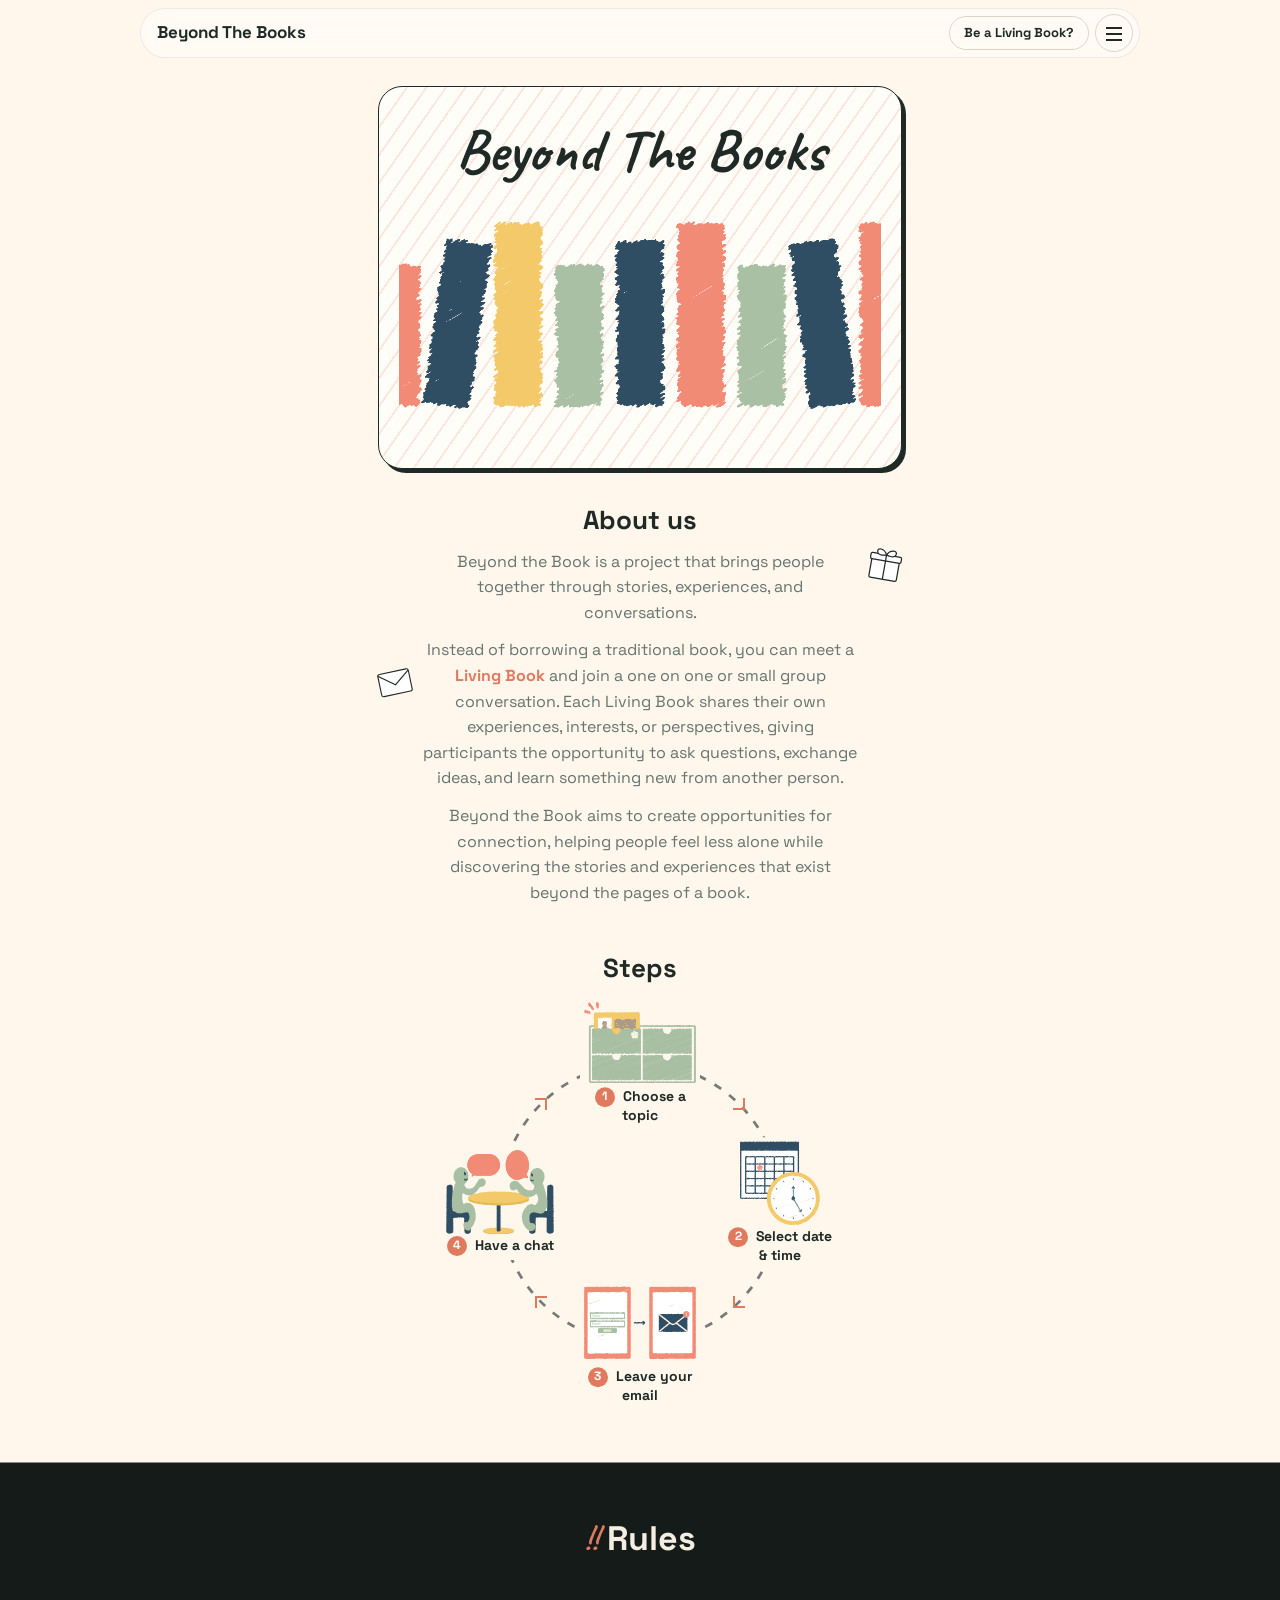
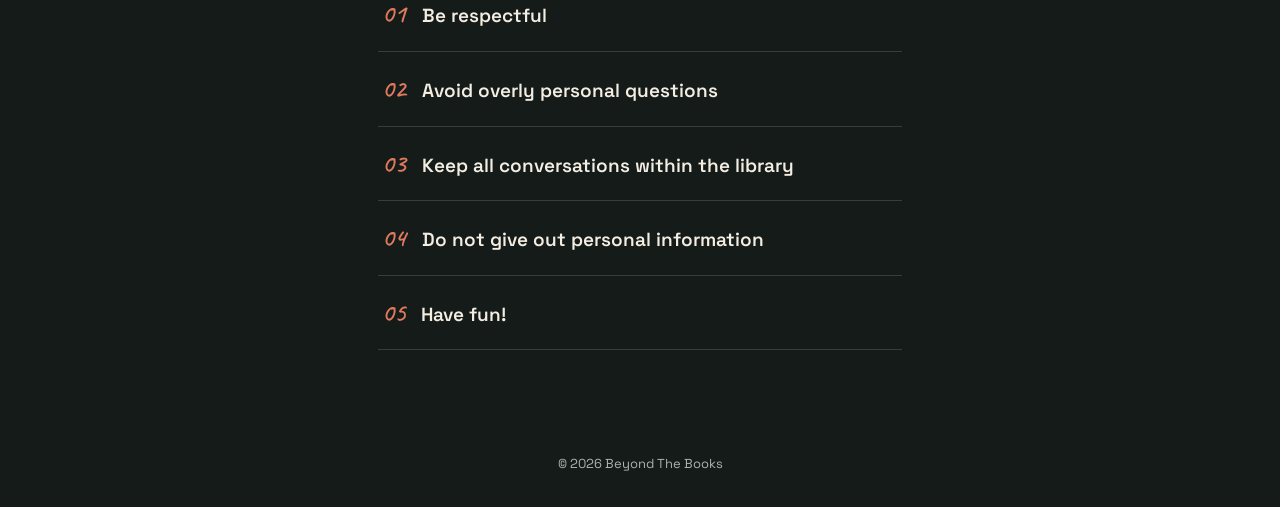
==== index.html @ 8f0f129e "." ====
<!DOCTYPE html>
<html lang="en">
  <head>
    <meta charset="UTF-8" />
    <meta name="viewport" content="width=device-width, initial-scale=1.0" />
    <title>Beyond The Books</title>
    <link href="https://fonts.googleapis.com/css2?family=Caveat:wght@500;700&family=Space+Grotesk:wght@300;400;500;600;700&display=swap" rel="stylesheet">
    <link rel="icon" href="image.jpg" type="image/jpeg">
    <link rel="stylesheet" href="style.css" />
    <script src="script.js" defer></script>
  </head>
  <body>
    <!-- Header Section -->
    <header class="site-header">
      <a class="logo" href="index.html">Beyond The Books</a>
      <div class="header-actions">
        <a class="header-cta" href="living-book.html">Be a Living Book?</a>
        <button class="menu-toggle" aria-label="Open menu" aria-expanded="false" aria-controls="main-nav"></button>
      </div>
      <nav class="navbar" id="main-nav" aria-label="Main navigation">
        <a class="active" href="index.html">Home</a>
        <a href="booking.html">Booking</a>
        <a href="index.html#faq">FAQ</a>
      </nav>
    </header>

    <main class="page">
      <!-- Hero -->
      <section class="hero">
        <h1>Beyond The Books</h1>
        <img class="hero-book" src="assets/book.gif" width="792" height="400" alt="Hand-drawn books tilting on a shelf" />
      </section>

      <!-- About -->
      <section class="about">
        <svg class="deco deco-envelope" viewBox="0 0 48 36" aria-hidden="true">
          <rect x="2" y="2" width="44" height="32" rx="3" />
          <path d="M2 4l22 17L46 4" />
        </svg>
        <svg class="deco deco-gift" viewBox="0 0 44 44" aria-hidden="true">
          <rect x="4" y="16" width="36" height="26" rx="2" />
          <rect x="2" y="10" width="40" height="8" rx="2" />
          <path d="M22 10v32M22 10c-4-8-14-8-12-2s12 2 12 2zM22 10c4-8 14-8 12-2s-12 2-12 2z" />
        </svg>
        <h2>About us</h2>
        <p>
          Beyond the Book is a project that brings people together through stories,
          experiences, and conversations.
        </p>
        <p>
          Instead of borrowing a traditional book, you can meet a <strong>Living Book</strong>
          and join a one on one or small group conversation. Each Living Book shares their own
          experiences, interests, or perspectives, giving participants the opportunity to ask
          questions, exchange ideas, and learn something new from another person.
        </p>
        <p>
          Beyond the Book aims to create opportunities for connection, helping people feel less
          alone while discovering the stories and experiences that exist beyond the pages of a book.
        </p>
      </section>

      <!-- Steps: xếp theo vòng tròn. Thêm bước mới thì thêm <li> và chỉnh --a (góc) -->
      <section class="steps">
        <h2>Steps</h2>
        <div class="step-circle">
          <svg class="step-ring" viewBox="0 0 100 100" aria-hidden="true">
            <circle cx="50" cy="50" r="35" />
          </svg>
          <span class="step-arrow" style="--a: -45deg" aria-hidden="true"></span>
          <span class="step-arrow" style="--a: 45deg" aria-hidden="true"></span>
          <span class="step-arrow" style="--a: 135deg" aria-hidden="true"></span>
          <span class="step-arrow" style="--a: 225deg" aria-hidden="true"></span>
          <ol class="step-list">
            <li class="step" style="--a: -90deg">
              <img src="assets/step-topic.svg" alt="" />
              <span><b>1</b> Choose a topic</span>
            </li>
            <li class="step" style="--a: 0deg">
              <img src="assets/step-date.svg" alt="" />
              <span><b>2</b> Select date &amp; time</span>
            </li>
            <li class="step" style="--a: 90deg">
              <img src="assets/step-email.svg" alt="" />
              <span><b>3</b> Leave your email</span>
            </li>
            <li class="step" style="--a: 180deg">
              <img src="assets/step-chat.svg" alt="" />
              <span><b>4</b> Have a chat</span>
            </li>
          </ol>
        </div>
      </section>

      <!-- Rules: dải nền tối -->
      <section class="rules" id="rules">
        <h2><span class="bang">!!</span> Rules</h2>
        <ol class="rule-list">
          <li>Be respectful</li>
          <li>Avoid overly personal questions</li>
          <li>Keep all conversations within the library</li>
          <li>Do not give out personal information</li>
          <li>Have fun!</li>
        </ol>
      </section>
    </main>

    <footer class="site-footer">© 2026 Beyond The Books</footer>
  </body>
</html>
---- style.css ----
:root {
  --surface-soft: #f6f8f6;
  --text: #1f2a27;
  --muted: #66736f;
  --line: rgba(31, 42, 39, 0.14);
  --shadow: 0 24px 70px rgba(31, 42, 39, 0.14);
  --bg: #fff7ec;
  --paper: #fffdf8;
  --accent: #e07a5f;
  --sage: #c9dcc9;
  --pop: 4px 4px 0 var(--text);
  --hand: "Caveat", "Comic Sans MS", cursive;
}
.container { width: 1000px; margin: auto; }

@media (max-width: 600px) {
  .container { width: 100%; padding: 0 16px; }
}

*,
*::before,
*::after {
  box-sizing: border-box;
}

[hidden] {
  display: none !important;
}

body,
h1,
h2,
h3,
p,
ul,
ol {
  margin: 0;
  padding: 0;
}

h1 {
  font-size: clamp(45px, 7vw, 50px);
  line-height: 0.95;
  letter-spacing: 0;
}

body {
  background: var(--bg);
  min-height: 100vh;
  color: var(--text);
  font-family: "Space Grotesk", Arial, sans-serif;
  line-height: 1.6;
  display: flex;
  flex-direction: column;
  align-items: center;
  justify-content: flex-start;
  overflow-x: clip;
}

button,
input,
textarea {
  font: inherit;
  color: inherit;
}

button {
  border: 0;
}

a {
  color: inherit;
}

/* Add additional styles as needed */
/* ===== Header ===== */
.site-header {
  position: sticky;
  top: 8px;
  margin-top: 8px;
  z-index: 20;
  width: 92%;
  max-width: 1000px;
  display: flex;
  align-items: center;
  justify-content: space-between;   /* logo trái, nút phải */
  padding: 5px 6px 5px 16px;
  /* ở trên cùng: trắng xám mờ */
  background: rgba(255, 255, 255, 0.45);
  border: 1.4px solid rgba(31, 42, 39, 0.08);
  backdrop-filter: blur(14px);
  -webkit-backdrop-filter: blur(14px);
  border-radius: 999px;
  box-shadow: none;
  transition: background-color 0.3s ease, border-color 0.3s ease, box-shadow 0.3s ease;
}

/* cuộn xuống đè lên nội dung: nền trắng */
/* nút và menu: ở trên cùng chỉ có viền, cuộn xuống mới tô trắng */
.site-header.scrolled .header-cta,
.site-header.scrolled .menu-toggle {
  background-color: #fff;
}

.site-header.scrolled {
  background: #fff;
  border-color: var(--line);
  box-shadow: 0 12px 30px rgba(31, 42, 39, 0.15);
}

.logo {
  text-decoration: none;
  font-size: 17px;
  font-weight: 800;
}

.header-actions {
  display: flex;
  align-items: center;
  gap: 6px;
}

.header-cta {
  white-space: nowrap;
  text-decoration: none;
  font-size: 13px;
  font-weight: 700;
  padding: 6px 14px;
  border: 1.5px solid #ddd5c8;
  border-radius: 999px;
  background: transparent;
  transition: background-color 0.3s ease;
}

/* ===== Nút 3 gạch ===== */
.menu-toggle {
  -webkit-appearance: none;
  appearance: none;
  flex-shrink: 0;
  width: 38px;
  height: 38px;
  padding: 0;
  border: 1.5px solid #ddd5c8;
  border-radius: 50%;
  cursor: pointer;
  background-color: transparent;
  transition: background-color 0.3s ease;
  background-image:
    linear-gradient(#1f2a27, #1f2a27),
    linear-gradient(#1f2a27, #1f2a27),
    linear-gradient(#1f2a27, #1f2a27);
  background-repeat: no-repeat;
  background-size: 16px 2px;
  background-position: center 12px, center 18px, center 24px;
}

/* Khi mở: ẩn 3 gạch, hiện dấu X */
.menu-toggle[aria-expanded="true"] {
  background-image:
    linear-gradient(45deg, transparent 46%, #1f2a27 46%, #1f2a27 54%, transparent 54%),
    linear-gradient(-45deg, transparent 46%, #1f2a27 46%, #1f2a27 54%, transparent 54%);
  background-size: 16px 16px, 16px 16px;
  background-position: center, center;
}

/* ===== Menu xổ xuống (hàng dọc) ===== */
.navbar {
  display: none;
  position: absolute;
  top: calc(100% + 8px);
  right: 0;
  min-width: 180px;
  flex-direction: column;
  gap: 2px;
  padding: 6px;
  border: 1px solid rgba(31, 42, 39, 0.1);
  border-radius: 20px;
  background: #f6f8f6;
}

.navbar.open {
  display: flex;
}

.navbar a {
  text-decoration: none;
  font-size: 14px;
  font-weight: 700;
  color: var(--muted);
  padding: 10px 14px;
  border-radius: 14px;
  transition: color 0.2s ease, background-color 0.2s ease;
}

.navbar a:hover,
.navbar a.active {
  color: var(--text);
  background: #ffffff;
}

/* ===== Điện thoại ===== */
@media (max-width: 600px) {
  .site-header {
    width: 90%;
  }

  .logo {
    font-size: 15px;
  }

  .header-cta {
    font-size: 12px;
    padding: 6px 10px;
  }
}

/* ===== Layout chung ===== */
.page {
  width: 100%;
  max-width: 560px;
  padding: 28px 18px 56px;
  display: flex;
  flex-direction: column;
  gap: 36px;
}

h2 {
  font-size: 26px;
  line-height: 1.2;
}

.page-title {
  font-family: var(--hand);
  font-weight: 700;
  font-size: 54px;
  text-align: center;
  line-height: 1;
}

.page-sub {
  margin-top: -24px;
  text-align: center;
  color: var(--muted);
}

.hand {
  font-family: var(--hand);
  font-size: 24px;
  color: var(--accent);
}

.btn {
  display: inline-block;
  text-align: center;
  text-decoration: none;
  font-weight: 700;
  padding: 12px 28px;
  border: 1.5px solid var(--text);
  border-radius: 999px;
  background: var(--accent);
  color: #fff;
  box-shadow: var(--pop);
  cursor: pointer;
  transition: transform 0.15s ease, box-shadow 0.15s ease;
}

.btn:hover {
  transform: translate(-1px, -1px);
  box-shadow: 5px 5px 0 var(--text);
}

.btn:active {
  transform: translate(3px, 3px);
  box-shadow: 1px 1px 0 var(--text);
}

.btn:disabled {
  background: #e4ddd2;
  color: var(--muted);
  box-shadow: none;
  transform: none;
  cursor: not-allowed;
}

.btn-block {
  width: 100%;
}

.card {
  background: var(--paper);
  border: 1.5px solid var(--text);
  border-radius: 18px;
  padding: 18px;
  box-shadow: var(--pop);
}

.tag {
  display: inline-block;
  font-size: 12px;
  font-weight: 700;
  text-transform: uppercase;
  letter-spacing: 0.08em;
  padding: 2px 10px;
  border: 1.2px solid var(--text);
  border-radius: 999px;
  background: var(--topic-color, var(--sage));
}

.avatar {
  display: grid;
  place-items: center;
  aspect-ratio: 1;
  border: 1.5px solid var(--text);
  border-radius: 14px;
  background: var(--topic-color, var(--sage));
  overflow: hidden;
}

.avatar svg {
  width: 80%;
  margin-top: 20%;
  fill: #fff;
  stroke: var(--text);
  stroke-width: 2;
}

.site-footer {
  padding: 24px 16px 32px;
  font-size: 13px;
  color: var(--muted);
}

/* ===== Home ===== */
.hero {
  position: relative;
  text-align: center;
  padding: 36px 20px 32px;
  border: 1.5px solid var(--text);
  border-radius: 24px;
  box-shadow: var(--pop);
  background:
    repeating-linear-gradient(-55deg, transparent 0 14px, rgba(224, 122, 95, 0.16) 14px 16px),
    var(--paper);
  display: flex;
  flex-direction: column;
  align-items: center;
  gap: 12px;
}

.hero h1 {
  font-family: var(--hand);
  font-size: clamp(40px, 11vw, 60px);
  line-height: 0.9;
}

.hero-book {
  width: 100%;
  height: auto;
  margin-top: 4px;
}

.about {
  position: relative;
  text-align: center;
  padding: 0 44px;
}

.about h2 {
  margin-bottom: 12px;
}

.about p {
  color: var(--muted);
  margin-bottom: 12px;
}

.about strong {
  color: var(--accent);
}

.about .btn {
  margin-top: 8px;
}

.deco {
  position: absolute;
  width: 34px;
  fill: #fff;
  stroke: var(--text);
  stroke-width: 1.6;
  stroke-linejoin: round;
  animation: bob 3s ease-in-out infinite;
}

.deco-envelope {
  left: 0;
  top: 40%;
  rotate: -12deg;
}

.deco-gift {
  right: 0;
  top: 10%;
  rotate: 10deg;
  animation-delay: -1.5s;
}

@keyframes bob {
  50% { translate: 0 -8px; }
}

.steps h2,
.rules h2 {
  text-align: center;
  margin-bottom: 18px;
}

/* Các bước xếp quanh vòng tròn — vị trí tính từ góc --a */
.step-circle {
  --r: 35%;
  position: relative;
  width: min(100%, 400px);
  aspect-ratio: 1;
  margin: 0 auto;
}

.step-ring {
  position: absolute;
  inset: 0;
  fill: none;
  stroke: var(--text);
  stroke-width: 0.7;
  stroke-dasharray: 2 2.5;
  opacity: 0.6;
  animation: spin 60s linear infinite;
}

.step-list {
  list-style: none;
  position: absolute;
  inset: 0;
}

.step,
.step-arrow {
  position: absolute;
  left: calc(50% + cos(var(--a)) * var(--r));
  top: calc(50% + sin(var(--a)) * var(--r));
  translate: -50% -50%;
}

.step {
  width: 30%;
  display: flex;
  flex-direction: column;
  align-items: center;
  gap: 2px;
  padding: 4px;
  border-radius: 16px;
  background: var(--bg);
  text-align: center;
  font-size: 14px;
  font-weight: 700;
  line-height: 1.25;
}

.step img {
  width: 100%;
  aspect-ratio: 4 / 3;
  object-fit: contain;
  transition: transform 0.25s ease;
}

.step img {
  animation: float 3.2s ease-in-out infinite;
}

.step:nth-child(2) img { animation-delay: -0.8s; }
.step:nth-child(3) img { animation-delay: -1.6s; }
.step:nth-child(4) img { animation-delay: -2.4s; }

@keyframes float {
  0%, 100% { translate: 0 0; }
  50% { translate: 0 -10px; }
}

.step:hover img {
  transform: rotate(-3deg) scale(1.05);
}

.step b {
  display: inline-grid;
  place-items: center;
  width: 20px;
  height: 20px;
  margin-right: 4px;
  border-radius: 50%;
  background: var(--accent);
  color: #fff;
  font-size: 12px;
}

/* mũi tên chỉ chiều kim đồng hồ */
.step-arrow {
  width: 12px;
  height: 12px;
  border-top: 2.5px solid var(--accent);
  border-right: 2.5px solid var(--accent);
  rotate: calc(var(--a) + 135deg);
}

.bang {
  color: var(--accent);
  font-family: var(--hand);
}

/* ===== Rules (chỉ dải Rules + footer chuyển tối khi cuộn tới) ===== */
/* Dải Rules luôn tối, tràn hết chiều ngang và kéo xuống tới footer */
.rules {
  --band: #141b19;
  --text: #f3ede2;
  --muted: #a9b4ae;
  --line: rgba(243, 237, 226, 0.16);
  margin-top: 24px;
  padding-block: 56px 24px;
  scroll-margin-top: 80px;
  color: var(--text);
  background: var(--band);
  box-shadow: 0 0 0 100vmax var(--band);
  clip-path: inset(0 -100vmax -100vmax);
}

body:has(.rules) .site-footer {
  position: relative;
  color: #a9b4ae;
}

.rules h2 {
  font-size: 34px;
}

.rule-list {
  list-style: none;
  counter-reset: rule;
}

.rule-list li {
  counter-increment: rule;
  display: flex;
  align-items: baseline;
  gap: 16px;
  padding: 16px 4px;
  border-bottom: 1px solid var(--line);
  font-size: 19px;
  font-weight: 600;
}

.rule-list li::before {
  content: "0" counter(rule);
  font-family: var(--hand);
  font-size: 26px;
  color: var(--accent);
}

/* ===== Booking: bìa topic + chồng card ===== */
.topic-list {
  display: flex;
  flex-direction: column;
  gap: 46px; /* chừa chỗ cho hoa, ong, bướm giữa các bìa */
  padding-bottom: 40px;
}

.topic {
  scroll-margin-top: 80px;
}

/* bìa (túi đựng card) */
.cover {
  position: relative;
  z-index: 5;
  width: 100%;
  min-height: 140px;
  display: flex;
  flex-direction: column;
  align-items: center;
  justify-content: center;
  gap: 2px;
  border: 1.5px solid var(--text);
  border-radius: 6px 6px 20px 20px;
  background: var(--topic-color);
  color: var(--topic-ink);
  box-shadow: var(--pop);
  cursor: pointer;
  transition: margin-top 0.4s ease, min-height 0.4s ease, transform 0.2s ease;
}

/* vết khuyết ở mép trên bìa cho giống túi hồ sơ */
.cover::before {
  content: "";
  position: absolute;
  top: -1.5px;
  left: 50%;
  width: 56px;
  height: 18px;
  translate: -50% 0;
  border: 1.5px solid var(--text);
  border-top: 0;
  border-radius: 0 0 28px 28px;
  background: var(--bg);
}

/* khi mở, vết khuyết lộ ra card trắng bên trong */
.topic.open .cover::before {
  background: #fff;
}

.cover:hover {
  transform: translateY(-2px);
}

.cover-title {
  font-family: var(--hand);
  font-size: 52px;
  font-weight: 700;
  line-height: 1;
}

.cover-count,
.cover-hint {
  font-size: 13px;
  opacity: 0.75;
}

.cover-hint,
.topic.open .cover-count {
  display: none;
}

.topic.open .cover-hint {
  display: block;
}

/* các ngăn card bên trong bìa: đóng/mở bằng grid rows */
.topic {
  --card-h: 200px;
  --edge: 30px; /* phần mép card lộ ra trên miệng bìa — đủ dày để chạm trên điện thoại */
  --lift: calc(var(--card-h) - var(--edge) - 16px); /* card trồi lên bao nhiêu */
  position: relative;
}

.topic.open {
  z-index: 10; /* card trồi lên được đè lên topic phía trên */
}

.deck-wrap {
  display: grid;
  grid-template-rows: 0fr;
  transition: grid-template-rows 0.4s ease;
}

.topic.open .deck-wrap {
  grid-template-rows: 1fr;
}

.deck-inner {
  overflow: hidden;
}

.topic.open .deck-inner {
  overflow: visible;
}

.deck {
  display: flex;
  flex-direction: column;
  padding: 10px 12px 0;
}

/* bìa che gần hết card, chỉ chừa mép trên của từng ngăn */
.topic.open .cover {
  margin-top: calc(var(--edge) - var(--card-h));
  min-height: calc(var(--card-h) - var(--edge)); /* bìa đủ cao để đựng trọn card */
}

.book-card {
  position: relative;
  height: var(--card-h);
  display: flex;
  gap: 14px;
  padding: 40px 16px 16px;
  text-decoration: none;
  background: #fff;
  border: 1.5px solid var(--text);
  border-radius: 10px 10px 0 0;
  box-shadow: 0 -3px 8px rgba(31, 42, 39, 0.08);
  transform: translateY(60px);
  transition: transform 0.4s ease;
}

.book-card + .book-card {
  margin-top: calc(var(--edge) - var(--card-h));
}

.topic.open .book-card {
  transform: none;
  transition-delay: calc(var(--i) * 0.06s + 0.15s);
}

/* chạm vào ngăn nào thì card đó trồi lên khỏi bìa */
.topic.open .book-card.lifted {
  transform: translateY(calc(var(--lift) * -1));
  transition-delay: 0s;
}

/* chừa chỗ phía trên để card trồi lên không đè lên topic khác */
.deck {
  transition: padding-top 0.4s ease;
}

.topic.has-lifted .deck {
  padding-top: calc(var(--lift) + 10px);
}

.book-card {
  cursor: pointer;
  -webkit-tap-highlight-color: transparent;
}

.book-card .avatar {
  width: 80px;
  height: 96px;
  aspect-ratio: auto;
  flex-shrink: 0;
}

.card-text {
  display: flex;
  flex-direction: column;
  gap: 2px;
  min-width: 0;
}

.card-label {
  font-family: var(--hand);
  font-size: 26px;
  line-height: 1;
}

.person-name {
  font-weight: 700;
}

.person-role {
  font-size: 13px;
  color: var(--accent);
  font-weight: 600;
}

.person-bio {
  font-size: 13px;
  line-height: 1.4;
  color: var(--muted);
}

.person-go {
  margin-top: 4px;
  font-weight: 700;
  font-size: 13px;
}

/* ===== Booking chi tiết ===== */
.info-card {
  position: relative;
  display: grid;
  grid-template-columns: 110px 1fr;
  gap: 16px;
  align-items: start;
  padding: 16px;
  background: var(--paper);
  border: 1.5px solid var(--text);
  border-radius: 18px;
  box-shadow: var(--pop);
}

.info-card h2 {
  margin-top: 6px;
  font-size: 22px;
}

.info-card p:last-child {
  font-size: 14px;
  color: var(--muted);
  margin-top: 4px;
}

.info-vine {
  position: absolute;
  top: -16px;
  right: -12px;
  width: 190px;
  height: auto;
  pointer-events: none;
}

.vine-line {
  fill: none;
  stroke: #5b7b63;
  stroke-width: 2;
  stroke-linecap: round;
  stroke-dasharray: 400;
  stroke-dashoffset: 400;
  animation: grow 1.6s ease-out forwards;
}

@keyframes spin {
  to { rotate: 360deg; }
}

.cal-head {
  display: flex;
  align-items: center;
  justify-content: space-between;
  margin-bottom: 12px;
}

.cal-head h2 {
  font-size: 20px;
}

.cal-nav button {
  width: 34px;
  height: 34px;
  border-radius: 50%;
  background: transparent;
  font-size: 22px;
  line-height: 1;
  cursor: pointer;
}

.cal-nav button:hover:not(:disabled) {
  background: var(--sage);
}

.cal-nav button:disabled {
  opacity: 0.25;
  cursor: default;
}

.cal-grid {
  display: grid;
  grid-template-columns: repeat(7, 1fr);
  gap: 4px;
  text-align: center;
}

.cal-weekdays {
  font-size: 12px;
  font-weight: 700;
  color: var(--muted);
  margin-bottom: 4px;
}

.day {
  position: relative;
  aspect-ratio: 1;
  border-radius: 50%;
  background: transparent;
  font-weight: 600;
  cursor: pointer;
}

.day:hover:not(:disabled):not(.selected) {
  background: rgba(168, 191, 163, 0.35);
}

/* chấm nhỏ đánh dấu hôm nay */
.day.today::after {
  content: "";
  position: absolute;
  left: 50%;
  bottom: 14%;
  width: 5px;
  height: 5px;
  translate: -50% 0;
  border-radius: 50%;
  background: #f28b75;
}

.day:disabled {
  color: #c4bdb3;
  font-weight: 400;
  cursor: default;
}

.day.selected {
  color: #f28b75;
  font-weight: 800;
}

.day.selected.today::after {
  display: none;
}

/* vòng tròn vẽ tay */
.scribble {
  position: absolute;
  inset: -4px;
  width: calc(100% + 8px);
  height: calc(100% + 8px);
  fill: none;
  stroke: #f28b75;
  stroke-width: 3;
  stroke-linecap: round;
  stroke-dasharray: 180;
  stroke-dashoffset: 180;
  animation: draw 0.45s ease-out forwards;
  pointer-events: none;
}

@keyframes draw {
  to { stroke-dashoffset: 0; }
}

.times h2 {
  font-size: 20px;
  text-align: center;
  margin-bottom: 12px;
}

.hint {
  text-align: center;
  color: var(--muted);
  font-size: 14px;
}

.time-grid {
  display: grid;
  grid-template-columns: repeat(3, 1fr);
  gap: 10px;
}

.slot {
  padding: 10px;
  font-weight: 700;
  border: 1.5px solid var(--text);
  border-radius: 12px;
  background: #fff;
  cursor: pointer;
  transition: background-color 0.2s ease, color 0.2s ease, transform 0.15s ease;
}

.slot:hover:not(:disabled) {
  background: var(--sage);
}

.slot:disabled {
  opacity: 0.35;
  cursor: default;
  background: transparent;
}

/* giờ đã có người đặt */
.slot.booked {
  text-decoration: line-through;
}

.slot small {
  display: block;
  font-size: 10px;
  font-weight: 600;
  text-decoration: none;
}

/* đổi màu khi bấm */
.slot:disabled {
  opacity: 0.35;
  cursor: default;
  background: transparent;
}

/* giờ đã có người đặt */
.slot.booked {
  text-decoration: line-through;
}

.slot small {
  display: block;
  font-size: 10px;
  font-weight: 600;
  text-decoration: none;
}

/* đổi màu khi bấm */
.slot.selected {
  background: #304e63;
  border-color: #304e63;
  color: #fff7ec;
  transform: rotate(-1.5deg);
}

/* ===== Contact ===== */
.contact-frame {
  position: relative;
  padding: 28px 34px 34px 22px;
  background: var(--paper);
  border: 1.5px solid var(--text);
  border-radius: 20px;
  box-shadow: var(--pop);
}

.contact-frame .page-title {
  font-size: 46px;
  margin-bottom: 14px;
}

/* Dây leo option 2 (trang Contact / Living Book) */
.vine2 {
  position: absolute;
  inset: -14px;
  pointer-events: none;
}

.v2-line {
  position: absolute;
  fill: none;
  stroke: #5b7b63;
  stroke-width: 2;
  stroke-linecap: round;
}

.v2-line path {
  vector-effect: non-scaling-stroke;
  stroke-dasharray: 2000;
  stroke-dashoffset: 2000;
  animation: grow 2s ease-out forwards;
}

.v2-top {
  top: 0;
  right: 24px;
  width: 48%;
  height: 24px;
}

.v2-right {
  top: 14px;
  right: 0;
  width: 28px;
  height: calc(100% - 28px);
}

.v2-bottom {
  bottom: 0;
  right: 24px;
  width: 62%;
  height: 24px;
}

.v2-top path { animation-delay: 0.2s; }
.v2-right path { animation-delay: 0.7s; animation-duration: 2.4s; }
.v2-bottom path { animation-delay: 1.6s; }

@keyframes grow {
  to { stroke-dashoffset: 0; }
}

.v2-curl,
.v2-leaf,
.v2-flower {
  position: absolute;
  opacity: 0;
  animation: pop-in 0.45s ease-out forwards;
  animation-delay: var(--d, 1s);
}

.v2-curl {
  width: 18px;
  height: 18px;
  fill: none;
  stroke: #5b7b63;
  stroke-width: 1.6;
  stroke-linecap: round;
}

.v2-leaf {
  width: 14px;
  height: auto;
}

.v2-flower {
  width: 28px;
  height: 28px;
}

.v2-flower.big {
  width: 40px;
  height: 40px;
}

@keyframes pop-in {
  from { opacity: 0; transform: scale(0.2) rotate(-90deg); }
  to { opacity: 1; transform: none; }
}

.butterfly {
  position: absolute;
  top: -22px;
  left: 26px;
  width: 40px;
  z-index: 2;
  animation: fly-in 3s ease-in-out forwards;
}

.wing {
  fill: #f3e1a6;
  stroke: var(--text);
  stroke-width: 1.1;
  transform-origin: 20px 16px;
  animation: flap 0.25s ease-in-out infinite alternate;
}

.wing-r {
  fill: #f6c9b6;
}

@keyframes flap {
  to { transform: scaleX(0.3); }
}

@keyframes fly-in {
  0% { transform: translate(-70vw, 40vh) rotate(20deg); }
  35% { transform: translate(-40vw, -10vh) rotate(-10deg); }
  70% { transform: translate(-10vw, 10vh) rotate(15deg); }
  100% { transform: none; }
}

.summary {
  display: flex;
  flex-wrap: wrap;
  align-items: center;
  justify-content: center;
  gap: 8px;
  padding: 10px 14px;
  margin-bottom: 20px;
  border: 1.5px dashed var(--text);
  border-radius: 12px;
  font-size: 14px;
  text-align: center;
}

#contact-form {
  display: flex;
  flex-direction: column;
  gap: 16px;
}

.field {
  display: flex;
  flex-direction: column;
  gap: 6px;
  border: 0;
  margin: 0;
  padding: 0;
  min-width: 0;
}

.field > span,
.field legend {
  font-weight: 700;
  font-size: 15px;
  padding: 0;
}

.field input,
.field textarea {
  width: 100%;
  padding: 10px 12px;
  border: 1.5px solid var(--text);
  border-radius: 10px;
  background: #fff;
  resize: vertical;
}

.field input:focus,
.field textarea:focus {
  outline: 3px solid var(--sage);
  outline-offset: 1px;
}

.radio-row {
  display: flex;
  flex-wrap: wrap;
  gap: 8px 18px;
}

.radio-row label {
  display: flex;
  align-items: center;
  gap: 6px;
  cursor: pointer;
}

.radio-row input {
  width: auto;
  accent-color: var(--accent);
}

.mini-rules {
  padding-left: 18px;
  font-size: 14px;
  color: var(--muted);
}

/* checkbox vẽ tay */
.agree {
  position: relative;
  display: flex;
  align-items: center;
  gap: 10px;
  font-weight: 700;
  cursor: pointer;
}

.agree input {
  position: absolute;
  opacity: 0;
  width: 26px;
  height: 26px;
  margin: 0;
}

.checkmark {
  width: 26px;
  height: 26px;
  border: 1.5px solid var(--text);
  border-radius: 6px;
  background: #fff;
}

.checkmark svg {
  width: 30px;
  height: 30px;
  margin: -6px 0 0 0;
  fill: none;
  stroke: var(--accent);
  stroke-width: 3;
  stroke-linecap: round;
  stroke-linejoin: round;
  stroke-dasharray: 40;
  stroke-dashoffset: 40;
  transition: stroke-dashoffset 0.3s ease;
}

.agree input:checked + .checkmark svg {
  stroke-dashoffset: 0;
}

.agree input:focus-visible + .checkmark {
  outline: 3px solid var(--sage);
  outline-offset: 2px;
}

.thanks {
  text-align: center;
  display: flex;
  flex-direction: column;
  align-items: center;
  gap: 12px;
  padding: 20px 0;
}

@media (prefers-reduced-motion: reduce) {
  *,
  *::before,
  *::after {
    animation-duration: 0.01ms !important;
    animation-iteration-count: 1 !important;
    transition-duration: 0.01ms !important;
  }
}

/* ===== Be a Living Book: các khung câu hỏi xếp dọc ===== */
.q-list {
  position: relative;
  display: flex;
  flex-direction: column;
  gap: 40px;
  padding-bottom: 40px;
}

.q-card {
  position: relative;
  display: flex;
  flex-direction: column;
  gap: 10px;
  padding: 18px 18px 20px;
  background: var(--paper);
  border: 1.5px solid var(--text);
  border-radius: 16px 8px 18px 10px; /* bo góc lệch cho giống vẽ tay */
  box-shadow: var(--pop);
  opacity: 0;
  translate: 0 24px;
  transition: opacity 0.5s ease, translate 0.5s ease;
}

.q-card:nth-child(odd) { rotate: -0.6deg; }
.q-card:nth-child(even) { rotate: 0.5deg; }

.q-card.shown {
  opacity: 1;
  translate: 0 0;
}

.q-card label {
  font-weight: 700;
  line-height: 1.35;
}

.q-num {
  display: block;
  font-family: var(--hand);
  font-size: 24px;
  color: #f28b75;
  line-height: 1;
  margin-bottom: 4px;
}

.q-card textarea {
  width: 100%;
  padding: 10px 12px;
  border: 1.5px solid var(--text);
  border-radius: 10px;
  background: #fff;
  font: inherit;
  resize: vertical;
}

.q-card textarea:focus {
  outline: 3px solid #a8bfa3;
  outline-offset: 1px;
}

.q-submit {
  align-self: center;
  min-width: 180px;
  margin-top: 8px;
}

/* trang trí: hoa, ong, bướm */
.q-deco {
  position: absolute;
  z-index: 2;
  pointer-events: none;
  animation: bob 3.2s ease-in-out infinite;
}

/* bó hoa nằm sau khung câu hỏi, ló ra ở góc dưới */
.q-card {
  z-index: 1;
}

.q-anchor {
  position: relative;
  height: 0;
  margin-top: -40px; /* bù lại khoảng gap của danh sách */
  z-index: 0;
  pointer-events: none;
}

.q-bee {
  left: -22px;
  bottom: -34px;
  width: 64px;
  animation-delay: -1s;
}

.q-butterfly {
  right: -12px;
  top: -28px;
  width: 54px;
  animation-delay: -2s;
}

.form-error {
  padding: 10px 14px;
  border: 1.5px solid #f28b75;
  border-radius: 10px;
  background: rgba(242, 139, 117, 0.12);
  font-size: 14px;
  font-weight: 600;
}

/* ===== Booking: trang trí hoa lá (của nhóm), ong, bướm ===== */
.booking-title {
  position: relative;
}

.b-deco {
  position: absolute;
  z-index: 6;
  pointer-events: none;
}

.b-title-fly {
  top: -6px;
  right: 18%;
  width: 40px;
  rotate: 16deg;
  animation: bob 3.2s ease-in-out infinite;
}

/* bó hoa nằm sau bìa (z-index thấp hơn bìa), chỉ ló ra ở góc dưới */
.bouquet {
  position: absolute;
  bottom: -26px;
  width: 110px;
  height: 100px;
  z-index: 1;
  pointer-events: none;
}

.bouquet.left { left: -10px; }
.bouquet.right { right: -10px; scale: -1 1; }

.bouquet img {
  position: absolute;
}

.bq-leaf.l1 {
  width: 30px;
  left: 2px;
  bottom: 30px;
  rotate: -28deg;
}

.bq-leaf.l2 {
  width: 28px;
  left: 66px;
  bottom: -22px;
  rotate: 62deg;
}

.bq-flower.big {
  width: 58px;
  left: -2px;
  bottom: -6px;
  animation: sway 5s ease-in-out infinite;
}

.bq-flower.small {
  width: 34px;
  left: 44px;
  bottom: -10px;
  animation: sway 5s ease-in-out infinite reverse;
}

@keyframes sway {
  50% { rotate: 8deg; }
}

/* ong, bướm bay ở khoảng trống giữa các bìa */
.flyer {
  position: absolute;
  top: calc(100% + 2px);
  z-index: 6;
  pointer-events: none;
  animation: bob 3s ease-in-out infinite;
}

.flyer.bee { width: 40px; }
.flyer.fly { width: 34px; animation-delay: -1.2s; }
.flyer.left { left: 26%; }
.flyer.right { right: 26%; }
.flyer.bee.left { scale: -1 1; }
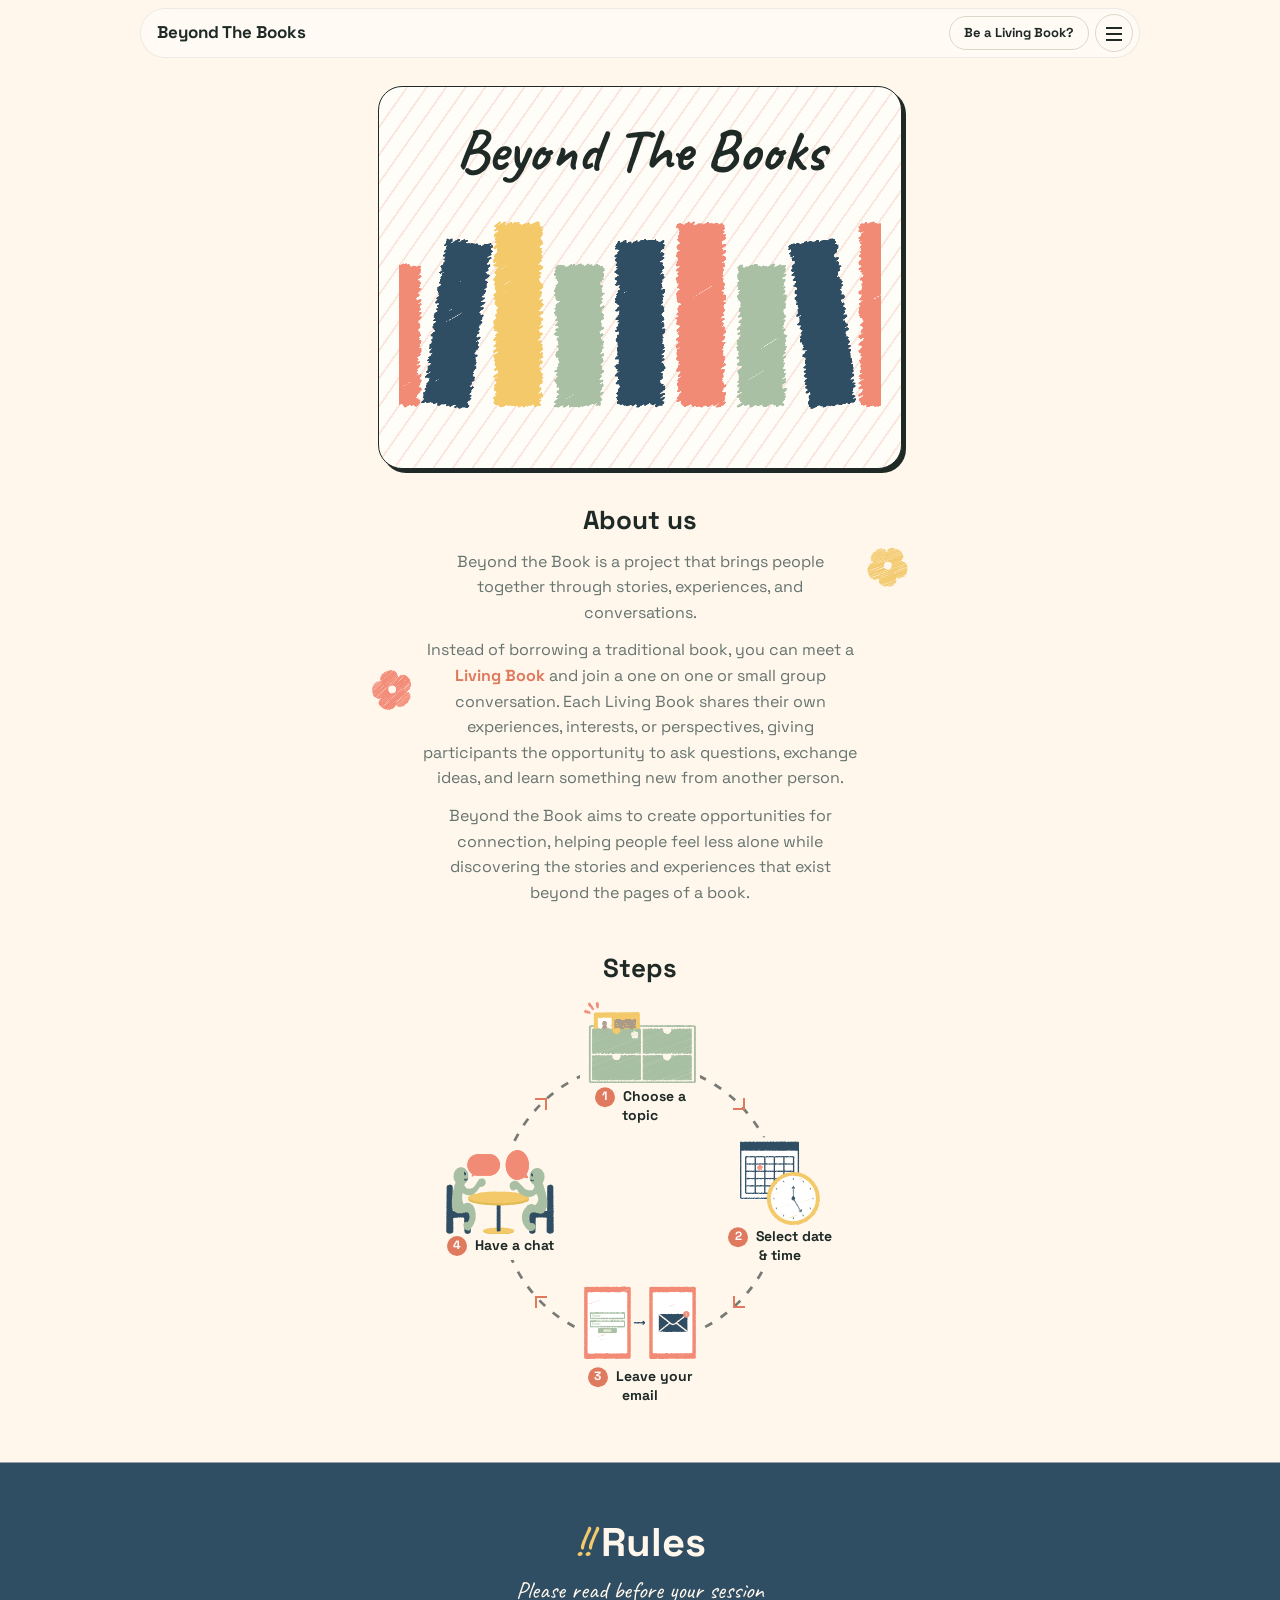
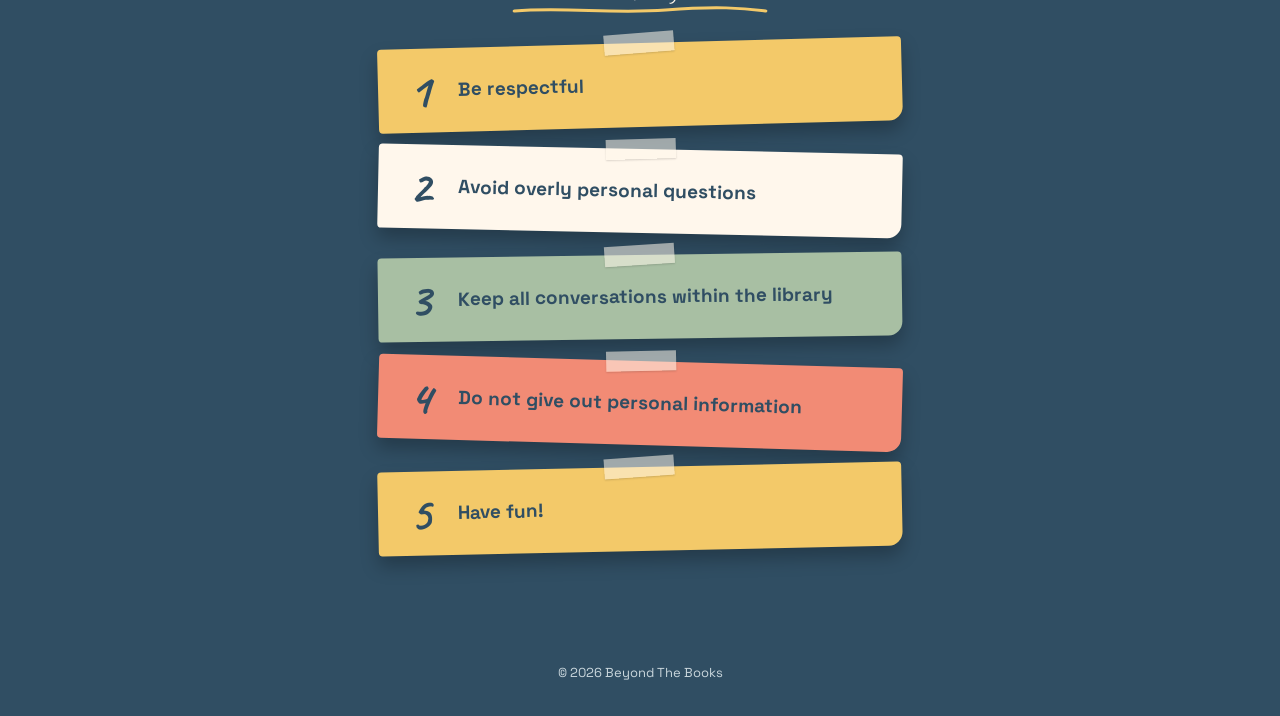
==== commit aba9166b: "." ====
--- a/index.html
+++ b/index.html
@@ -20,7 +20,7 @@
       <nav class="navbar" id="main-nav" aria-label="Main navigation">
         <a class="active" href="index.html">Home</a>
         <a href="booking.html">Booking</a>
-        <a href="index.html#faq">FAQ</a>
+        <a href="faq.html">FAQ</a>
       </nav>
     </header>
 
@@ -33,15 +33,8 @@
 
       <!-- About -->
       <section class="about">
-        <svg class="deco deco-envelope" viewBox="0 0 48 36" aria-hidden="true">
-          <rect x="2" y="2" width="44" height="32" rx="3" />
-          <path d="M2 4l22 17L46 4" />
-        </svg>
-        <svg class="deco deco-gift" viewBox="0 0 44 44" aria-hidden="true">
-          <rect x="4" y="16" width="36" height="26" rx="2" />
-          <rect x="2" y="10" width="40" height="8" rx="2" />
-          <path d="M22 10v32M22 10c-4-8-14-8-12-2s12 2 12 2zM22 10c4-8 14-8 12-2s-12 2-12 2z" />
-        </svg>
+        <img class="deco deco-envelope" src="assets/flower-5.svg" alt="" />
+        <img class="deco deco-gift" src="assets/flower-6.svg" alt="" />
         <h2>About us</h2>
         <p>
           Beyond the Book is a project that brings people together through stories,
@@ -91,15 +84,16 @@
         </div>
       </section>
 
-      <!-- Rules: dải nền tối -->
+      <!-- Rules: mỗi rule là một tờ note dán lên, hiện dần khi cuộn tới -->
       <section class="rules" id="rules">
         <h2><span class="bang">!!</span> Rules</h2>
-        <ol class="rule-list">
-          <li>Be respectful</li>
-          <li>Avoid overly personal questions</li>
-          <li>Keep all conversations within the library</li>
-          <li>Do not give out personal information</li>
-          <li>Have fun!</li>
+        <p class="rules-sub">Please read before your session</p>
+        <ol class="rule-notes">
+          <li data-reveal>Be respectful</li>
+          <li data-reveal>Avoid overly personal questions</li>
+          <li data-reveal>Keep all conversations within the library</li>
+          <li data-reveal>Do not give out personal information</li>
+          <li data-reveal>Have fun!</li>
         </ol>
       </section>
     </main>
--- a/style.css
+++ b/style.css
@@ -384,7 +384,7 @@
 
 .deco {
   position: absolute;
-  width: 34px;
+  width: 40px;
   fill: #fff;
   stroke: var(--text);
   stroke-width: 1.6;
@@ -393,13 +393,13 @@
 }
 
 .deco-envelope {
-  left: 0;
+  left: -6px;
   top: 40%;
   rotate: -12deg;
 }
 
 .deco-gift {
-  right: 0;
+  right: -6px;
   top: 10%;
   rotate: 10deg;
   animation-delay: -1.5s;
@@ -515,16 +515,14 @@
 }
 
 /* ===== Rules (chỉ dải Rules + footer chuyển tối khi cuộn tới) ===== */
-/* Dải Rules luôn tối, tràn hết chiều ngang và kéo xuống tới footer */
+/* Dải Rules nền navy (palette), tràn hết chiều ngang và kéo xuống tới footer */
 .rules {
-  --band: #141b19;
-  --text: #f3ede2;
-  --muted: #a9b4ae;
-  --line: rgba(243, 237, 226, 0.16);
+  --band: #304e63;
   margin-top: 24px;
-  padding-block: 56px 24px;
+  padding-block: 56px 32px;
   scroll-margin-top: 80px;
-  color: var(--text);
+  color: #fff7ec;
+  text-align: center;
   background: var(--band);
   box-shadow: 0 0 0 100vmax var(--band);
   clip-path: inset(0 -100vmax -100vmax);
@@ -532,34 +530,108 @@
 
 body:has(.rules) .site-footer {
   position: relative;
-  color: #a9b4ae;
+  color: #c9d6dc;
 }
 
 .rules h2 {
-  font-size: 34px;
-}
-
-.rule-list {
+  font-size: 40px;
+  margin-bottom: 4px;
+}
+
+.rules .bang {
+  display: inline-block;
+  color: #f3c969;
+  animation: wiggle 1.6s ease-in-out infinite;
+}
+
+@keyframes wiggle {
+  0%, 60%, 100% { rotate: 0deg; }
+  70% { rotate: -14deg; }
+  80% { rotate: 12deg; }
+  90% { rotate: -6deg; }
+}
+
+/* dòng nhắc có gạch chân vẽ tay màu vàng */
+.rules-sub {
+  display: inline-block;
+  margin-bottom: 28px;
+  padding: 0 4px 6px;
+  font-family: var(--hand);
+  font-size: 24px;
+  background: url("data:image/svg+xml,%3Csvg xmlns='http://www.w3.org/2000/svg' viewBox='0 0 200 10' preserveAspectRatio='none'%3E%3Cpath d='M2 6C40 2 80 9 120 5S180 3 198 6' fill='none' stroke='%23f3c969' stroke-width='3' stroke-linecap='round'/%3E%3C/svg%3E") bottom / 100% 10px no-repeat;
+}
+
+/* mỗi rule là một tờ note */
+.rule-notes {
   list-style: none;
   counter-reset: rule;
-}
-
-.rule-list li {
+  display: flex;
+  flex-direction: column;
+  gap: 22px;
+  text-align: left;
+}
+
+.rule-notes li {
+  --note: #f3c969;
+  --tilt: -1.5deg;
+  position: relative;
   counter-increment: rule;
   display: flex;
-  align-items: baseline;
+  align-items: center;
   gap: 16px;
-  padding: 16px 4px;
-  border-bottom: 1px solid var(--line);
+  padding: 18px 20px;
+  background: var(--note);
+  color: #304e63;
+  border-radius: 4px 4px 14px 4px;
   font-size: 19px;
-  font-weight: 600;
-}
-
-.rule-list li::before {
-  content: "0" counter(rule);
+  font-weight: 700;
+  line-height: 1.3;
+  box-shadow: 0 10px 18px rgba(0, 0, 0, 0.25);
+  rotate: var(--tilt);
+  /* trước khi hiện: lơ lửng phía trên */
+  opacity: 0;
+  translate: 0 -30px;
+  transition: opacity 0.5s ease, translate 0.5s cubic-bezier(0.3, 1.6, 0.5, 1);
+}
+
+.rule-notes li:nth-child(2) { --note: #fff7ec; --tilt: 1.2deg; transition-delay: 0.12s; }
+.rule-notes li:nth-child(3) { --note: #a8bfa3; --tilt: -0.8deg; transition-delay: 0.24s; }
+.rule-notes li:nth-child(4) { --note: #f28b75; --tilt: 1.6deg; transition-delay: 0.36s; }
+.rule-notes li:nth-child(5) { --note: #f3c969; --tilt: -1.2deg; transition-delay: 0.48s; }
+
+.rule-notes li.shown {
+  opacity: 1;
+  translate: 0 0;
+}
+
+/* số thứ tự viết tay thật to */
+.rule-notes li::before {
+  content: counter(rule);
+  flex-shrink: 0;
+  width: 44px;
   font-family: var(--hand);
-  font-size: 26px;
-  color: var(--accent);
+  font-size: 48px;
+  line-height: 1;
+  text-align: center;
+}
+
+/* miếng băng dính dán phía trên */
+.rule-notes li::after {
+  content: "";
+  position: absolute;
+  top: -10px;
+  left: 50%;
+  width: 70px;
+  height: 20px;
+  translate: -50% 0;
+  rotate: -3deg;
+  background: rgba(255, 247, 236, 0.55);
+  box-shadow: 0 1px 2px rgba(0, 0, 0, 0.15);
+}
+
+.rule-notes li:hover {
+  rotate: 0deg;
+  scale: 1.02;
 }
 
 /* ===== Booking: bìa topic + chồng card ===== */
@@ -1325,6 +1397,14 @@
   margin-bottom: 4px;
 }
 
+.q-section {
+  font-family: var(--hand);
+  font-size: 30px;
+  color: #f28b75;
+  margin-bottom: -16px;
+}
+
+.q-card input,
 .q-card textarea {
   width: 100%;
   padding: 10px 12px;
@@ -1335,6 +1415,7 @@
   resize: vertical;
 }
 
+.q-card input:focus,
 .q-card textarea:focus {
   outline: 3px solid #a8bfa3;
   outline-offset: 1px;
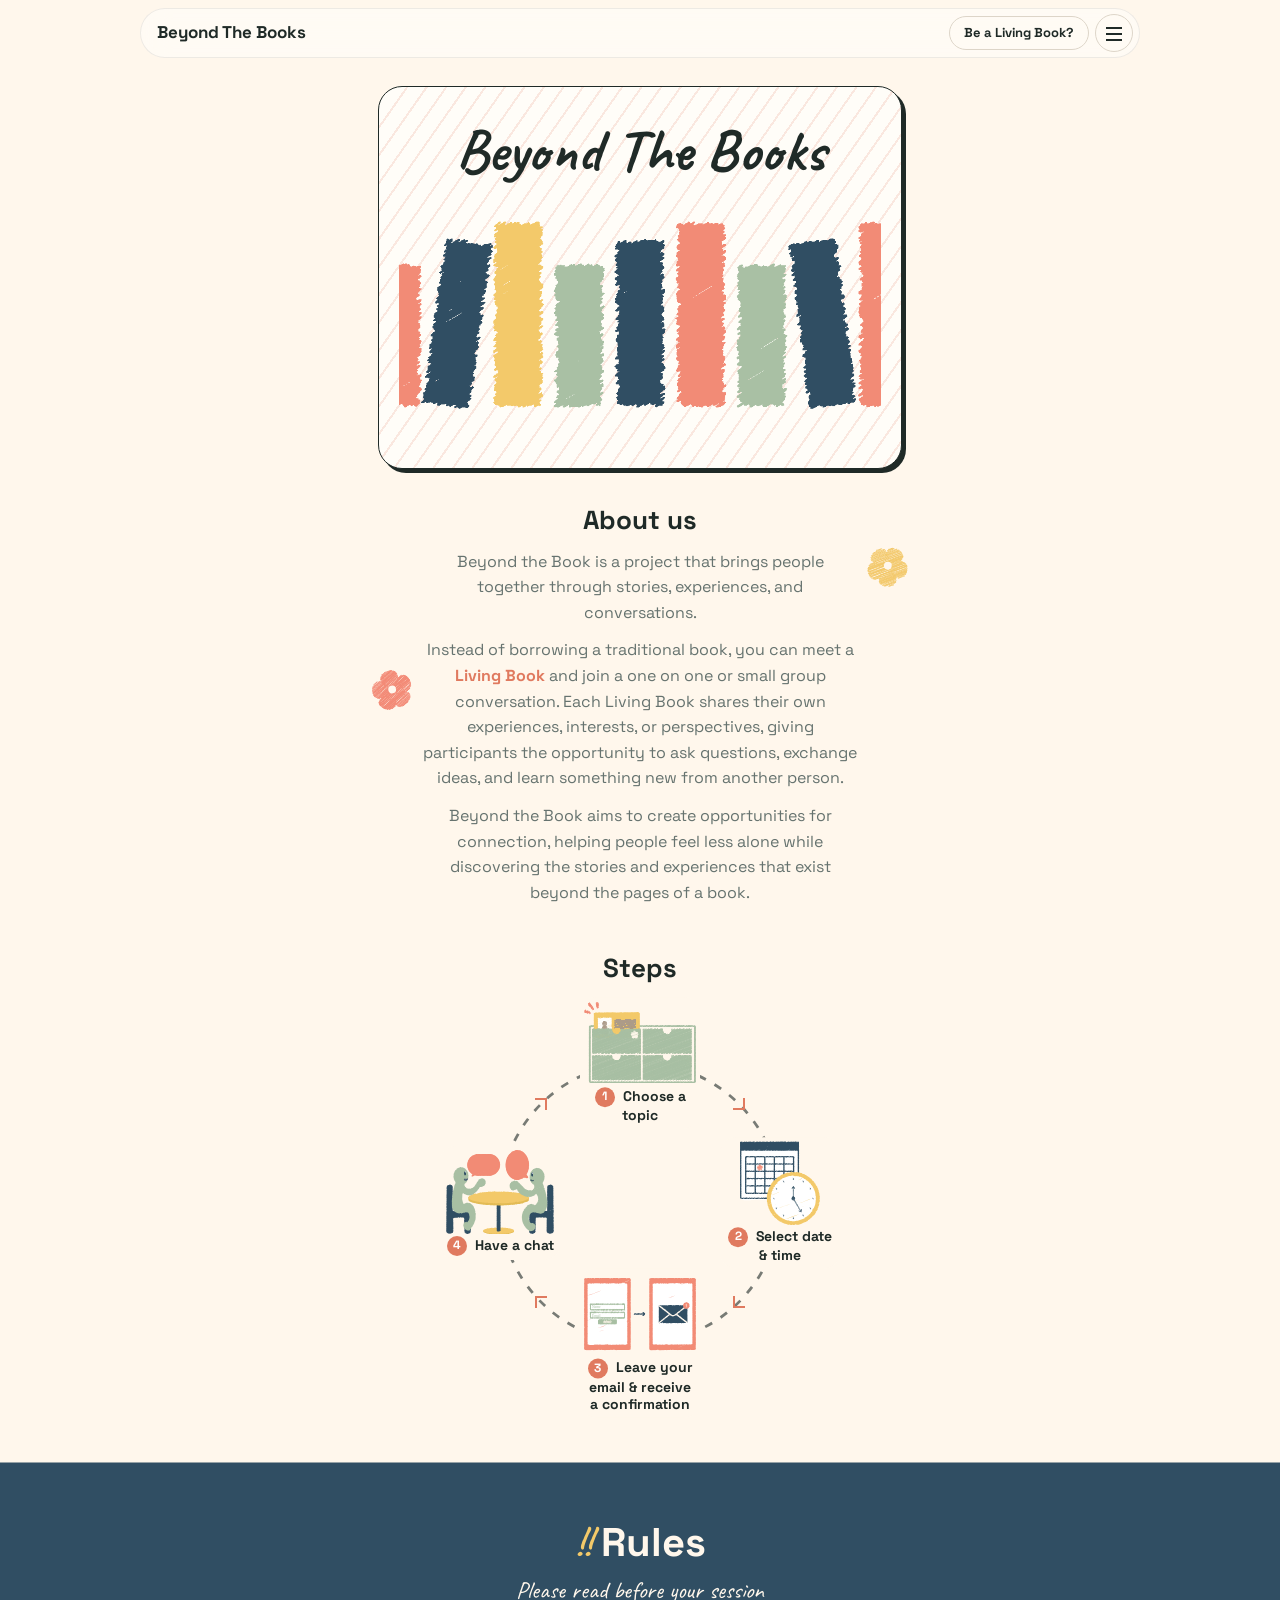
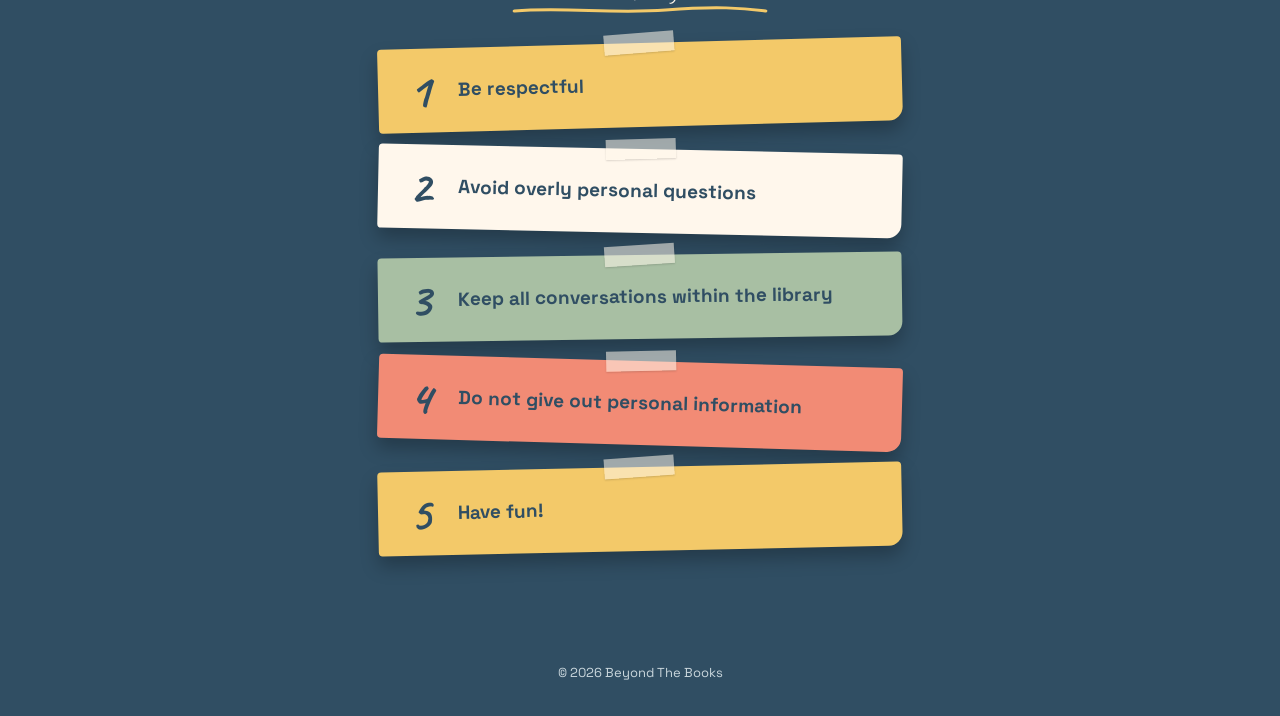
==== commit e8bed2b9: "up" ====
--- a/index.html
+++ b/index.html
@@ -74,7 +74,7 @@
             </li>
             <li class="step" style="--a: 90deg">
               <img src="assets/step-email.svg" alt="" />
-              <span><b>3</b> Leave your email</span>
+              <span><b>3</b> Leave your email &amp; receive a confirmation</span>
             </li>
             <li class="step" style="--a: 180deg">
               <img src="assets/step-chat.svg" alt="" />
--- a/style.css
+++ b/style.css
@@ -784,6 +784,12 @@
   transition-delay: 0s;
 }
 
+/* card nằm sau card đang xem: nhô lên cùng, vẫn lộ mép phía trên */
+.topic.open .book-card.behind {
+  transform: translateY(calc(var(--lift) * -1));
+  transition-delay: 0s;
+}
+
 /* chừa chỗ phía trên để card trồi lên không đè lên topic khác */
 .deck {
   transition: padding-top 0.4s ease;
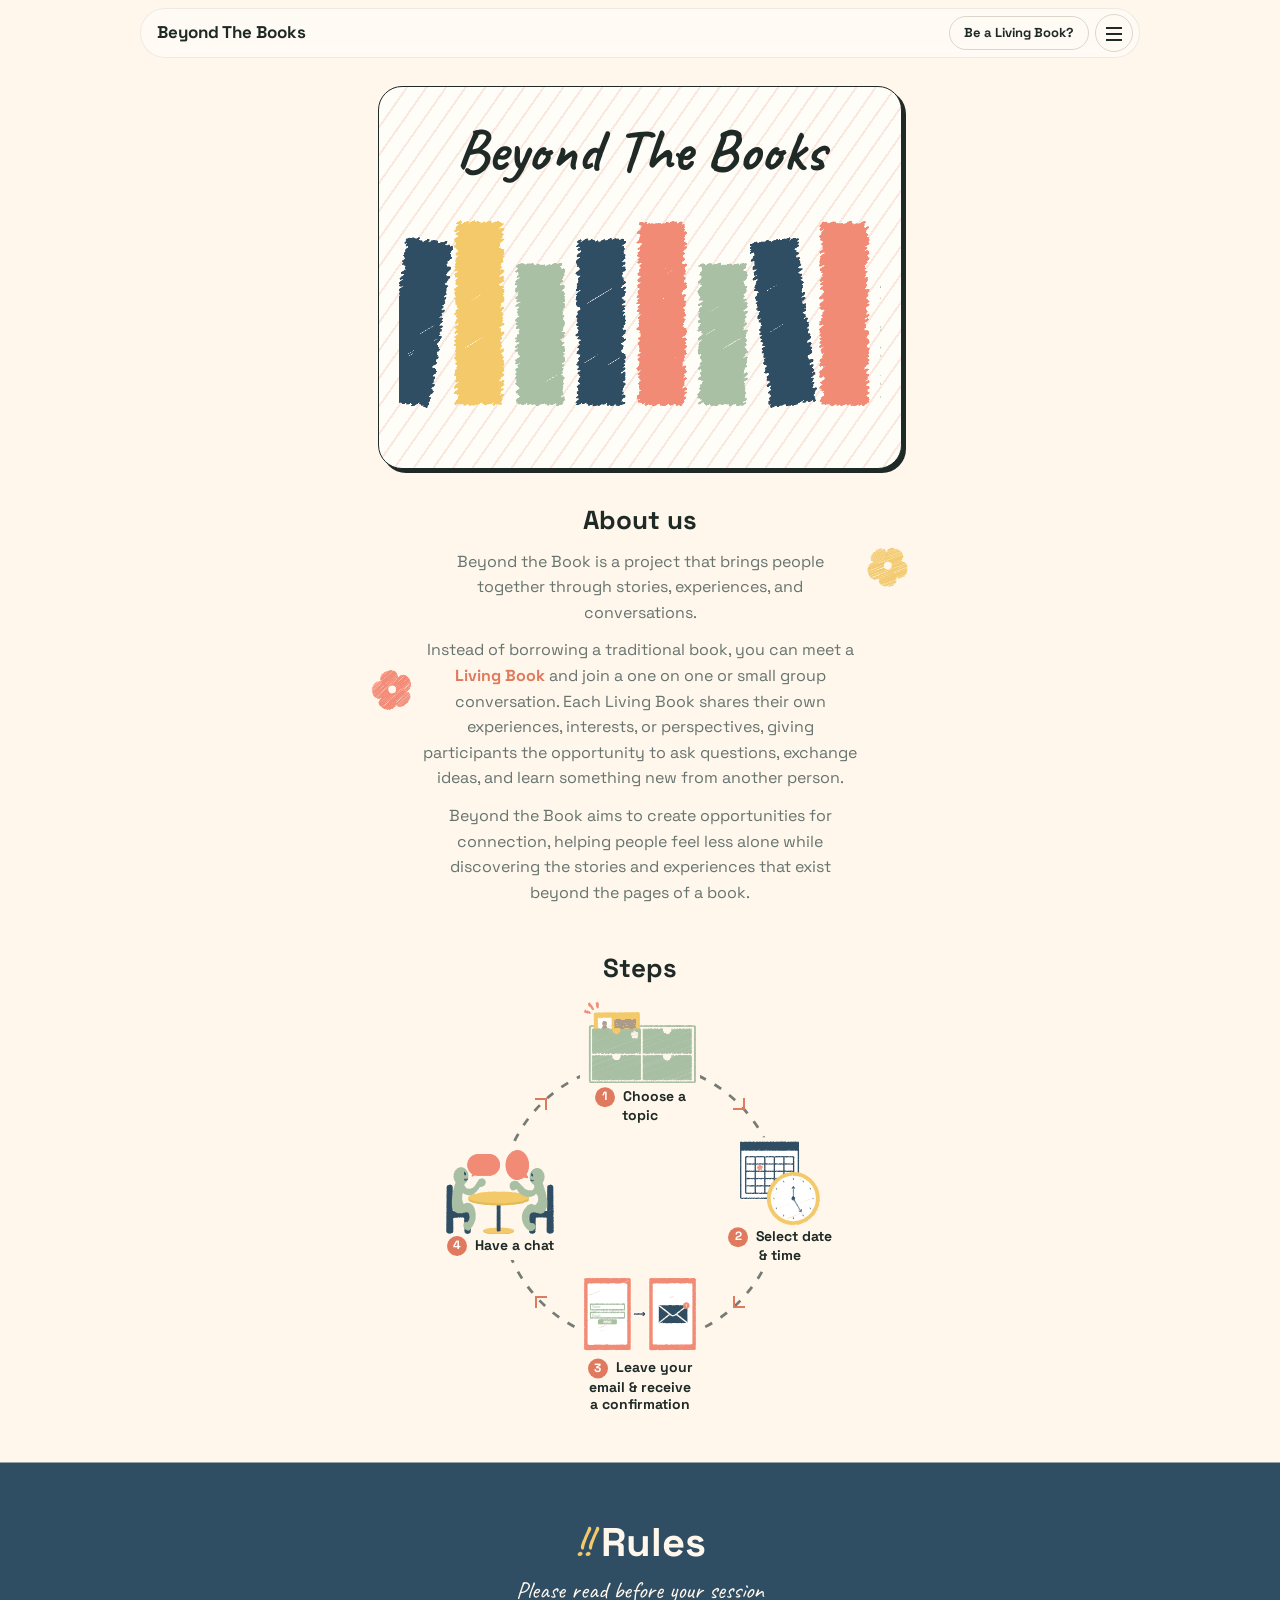
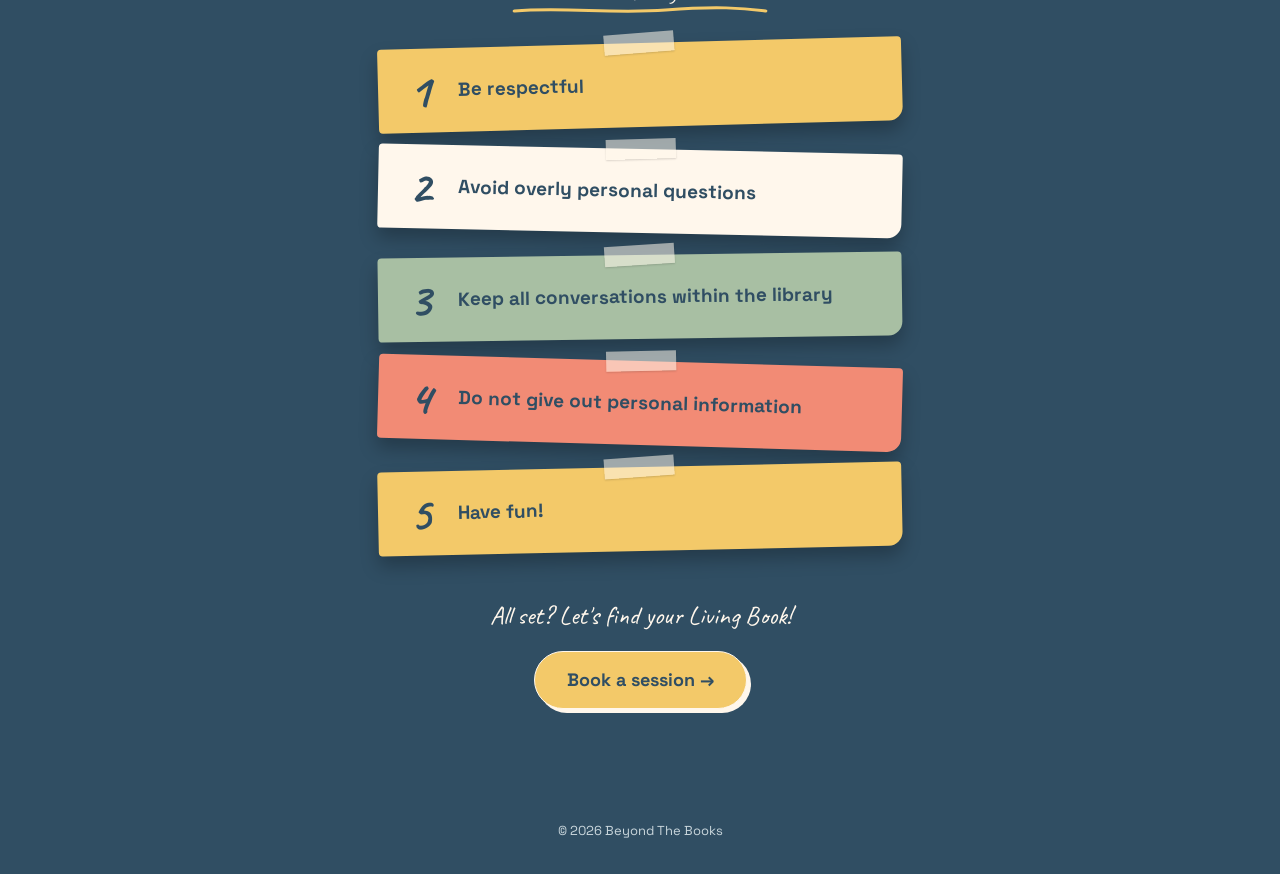
==== commit b870f7c4: "up" ====
--- a/index.html
+++ b/index.html
@@ -95,6 +95,10 @@
           <li data-reveal>Do not give out personal information</li>
           <li data-reveal>Have fun!</li>
         </ol>
+        <div class="rules-cta" data-reveal>
+          <p>All set? Let's find your Living Book!</p>
+          <a class="btn btn-go" href="booking.html">Book a session →</a>
+        </div>
       </section>
     </main>
 
--- a/style.css
+++ b/style.css
@@ -163,7 +163,7 @@
   background-position: center, center;
 }
 
-/* ===== Menu xổ xuống (hàng dọc) ===== */
+/* ===== Menu xổ xuống (đơn giản) ===== */
 .navbar {
   display: none;
   position: absolute;
@@ -173,9 +173,10 @@
   flex-direction: column;
   gap: 2px;
   padding: 6px;
-  border: 1px solid rgba(31, 42, 39, 0.1);
-  border-radius: 20px;
-  background: #f6f8f6;
+  border: 1px solid var(--line);
+  border-radius: 16px;
+  background: #fff;
+  box-shadow: 0 12px 30px rgba(31, 42, 39, 0.12);
 }
 
 .navbar.open {
@@ -183,19 +184,22 @@
 }
 
 .navbar a {
+  padding: 11px 14px;
+  border-radius: 10px;
   text-decoration: none;
-  font-size: 14px;
-  font-weight: 700;
-  color: var(--muted);
-  padding: 10px 14px;
-  border-radius: 14px;
-  transition: color 0.2s ease, background-color 0.2s ease;
-}
-
-.navbar a:hover,
+  font-size: 15px;
+  font-weight: 600;
+  color: var(--text);
+  transition: background-color 0.2s ease;
+}
+
+.navbar a:hover {
+  background: var(--bg);
+}
+
 .navbar a.active {
-  color: var(--text);
-  background: #ffffff;
+  background: var(--bg);
+  color: var(--accent);
 }
 
 /* ===== Điện thoại ===== */
@@ -634,16 +638,87 @@
   scale: 1.02;
 }
 
+/* nút sang trang Booking sau khi đọc xong Rules */
+.rules-cta {
+  margin-top: 44px;
+  opacity: 0;
+  translate: 0 20px;
+  transition: opacity 0.5s ease 0.6s, translate 0.5s ease 0.6s;
+}
+
+.rules-cta.shown {
+  opacity: 1;
+  translate: 0 0;
+}
+
+.rules-cta p {
+  margin-bottom: 14px;
+  font-family: var(--hand);
+  font-size: 26px;
+}
+
+.btn-go {
+  padding: 14px 32px;
+  font-size: 18px;
+  background: #f3c969;
+  color: #304e63;
+  border-color: #fff7ec;
+  box-shadow: 4px 4px 0 #fff7ec;
+}
+
+.btn-go:hover {
+  box-shadow: 5px 5px 0 #fff7ec;
+}
+
+.btn-go:active {
+  box-shadow: 1px 1px 0 #fff7ec;
+}
+
 /* ===== Booking: bìa topic + chồng card ===== */
 .topic-list {
   display: flex;
   flex-direction: column;
-  gap: 46px; /* chừa chỗ cho hoa, ong, bướm giữa các bìa */
+  gap: 58px; /* chừa chỗ cho hoa, ong, bướm giữa các bìa */
   padding-bottom: 40px;
 }
 
 .topic {
+  --cover-h: 140px;
+  --back-gap: 14px; /* phần bìa sau lộ ra phía trên bìa trước */
   scroll-margin-top: 80px;
+  isolation: isolate;
+}
+
+/* Hình folder: bìa sau (màu đậm hơn một chút, không viền cho mềm) + tab bo cong ở góc trái */
+.topic::before,
+.topic::after {
+  content: "";
+  position: absolute;
+  z-index: -1;
+  background: color-mix(in srgb, var(--topic-color) 86%, #1f2a27);
+  transition: height 0.4s ease, bottom 0.4s ease;
+}
+
+.topic::before {
+  left: 0;
+  right: 0;
+  bottom: 0;
+  height: calc(var(--cover-h) + var(--back-gap));
+  border-radius: 0 18px 20px 20px;
+}
+
+/* tab: cạnh phải thoải dần xuống thân folder */
+.topic::after {
+  left: 0;
+  bottom: calc(var(--cover-h) + var(--back-gap) - 1px);
+  width: 160px;
+  height: 16px;
+  -webkit-mask: url("data:image/svg+xml,%3Csvg xmlns='http://www.w3.org/2000/svg' viewBox='0 0 160 16'%3E%3Cpath d='M0 16V12Q0 0 12 0H112Q122 0 128 6Q134 12 144 14Q150 16 160 16Z'/%3E%3C/svg%3E") 0 0 / 100% 100% no-repeat;
+  mask: url("data:image/svg+xml,%3Csvg xmlns='http://www.w3.org/2000/svg' viewBox='0 0 160 16'%3E%3Cpath d='M0 16V12Q0 0 12 0H112Q122 0 128 6Q134 12 144 14Q150 16 160 16Z'/%3E%3C/svg%3E") 0 0 / 100% 100% no-repeat;
+}
+
+.topic.open {
+  --cover-h: calc(var(--card-h) - var(--edge));
 }
 
 /* bìa (túi đựng card) */
@@ -651,14 +726,14 @@
   position: relative;
   z-index: 5;
   width: 100%;
-  min-height: 140px;
+  min-height: var(--cover-h);
   display: flex;
   flex-direction: column;
   align-items: center;
   justify-content: center;
   gap: 2px;
   border: 1.5px solid var(--text);
-  border-radius: 6px 6px 20px 20px;
+  border-radius: 18px;
   background: var(--topic-color);
   color: var(--topic-ink);
   box-shadow: var(--pop);
@@ -666,26 +741,6 @@
   transition: margin-top 0.4s ease, min-height 0.4s ease, transform 0.2s ease;
 }
 
-/* vết khuyết ở mép trên bìa cho giống túi hồ sơ */
-.cover::before {
-  content: "";
-  position: absolute;
-  top: -1.5px;
-  left: 50%;
-  width: 56px;
-  height: 18px;
-  translate: -50% 0;
-  border: 1.5px solid var(--text);
-  border-top: 0;
-  border-radius: 0 0 28px 28px;
-  background: var(--bg);
-}
-
-/* khi mở, vết khuyết lộ ra card trắng bên trong */
-.topic.open .cover::before {
-  background: #fff;
-}
-
 .cover:hover {
   transform: translateY(-2px);
 }
@@ -714,7 +769,8 @@
 
 /* các ngăn card bên trong bìa: đóng/mở bằng grid rows */
 .topic {
-  --card-h: 200px;
+  /* card cao theo đúng tỉ lệ ảnh profile card (1064 × 650): rộng = khung trang − lề */
+  --card-h: calc((min(100vw, 560px) - 60px) / 1.637);
   --edge: 30px; /* phần mép card lộ ra trên miệng bìa — đủ dày để chạm trên điện thoại */
   --lift: calc(var(--card-h) - var(--edge) - 16px); /* card trồi lên bao nhiêu */
   position: relative;
@@ -740,6 +796,9 @@
 
 .topic.open .deck-inner {
   overflow: visible;
+  /* lúc card đang trượt lên, phần nằm dưới đáy folder bị cắt đi (không lòi chữ Book ra dưới bìa);
+     phía trên để thoải mái cho card trồi lên */
+  clip-path: inset(-100vh -40px 0 -40px);
 }
 
 .deck {
@@ -750,8 +809,7 @@
 
 /* bìa che gần hết card, chỉ chừa mép trên của từng ngăn */
 .topic.open .cover {
-  margin-top: calc(var(--edge) - var(--card-h));
-  min-height: calc(var(--card-h) - var(--edge)); /* bìa đủ cao để đựng trọn card */
+  margin-top: calc(var(--edge) - var(--card-h)); /* bìa đủ cao (--cover-h) để đựng trọn card */
 }
 
 .book-card {
@@ -844,6 +902,42 @@
   margin-top: 4px;
   font-weight: 700;
   font-size: 13px;
+}
+
+/* card dùng ảnh profile do nhóm thiết kế */
+.book-card.has-image {
+  padding: 0;
+  overflow: hidden;
+  background: #fff7ec;
+  border-radius: 12px 12px 0 0;
+}
+
+.card-img {
+  display: block;
+  width: 100%;
+  height: 100%;
+  object-fit: cover;
+  object-position: top;
+}
+
+/* nút nhỏ hiện ra khi card trồi lên: chạm lần nữa để đặt lịch */
+.card-book {
+  position: absolute;
+  left: 10px;
+  bottom: 10px;
+  padding: 5px 12px;
+  border: 1.5px solid var(--text);
+  border-radius: 999px;
+  background: #f3c969;
+  font-size: 13px;
+  font-weight: 700;
+  color: var(--text);
+  opacity: 0;
+  transition: opacity 0.2s ease;
+}
+
+.book-card.lifted .card-book {
+  opacity: 1;
 }
 
 /* ===== Booking chi tiết ===== */
@@ -860,6 +954,19 @@
   box-shadow: var(--pop);
 }
 
+.info-card.has-image {
+  display: block;
+  padding: 0;
+  overflow: hidden;
+  background: #fff7ec;
+}
+
+.info-card.has-image img {
+  display: block;
+  width: 100%;
+  height: auto;
+}
+
 .info-card h2 {
   margin-top: 6px;
   font-size: 22px;
@@ -1297,6 +1404,44 @@
   gap: 10px;
   font-weight: 700;
   cursor: pointer;
+}
+
+/* Terms & Conditions: bấm mũi tên V để mở ra đọc */
+.terms summary {
+  display: inline-flex;
+  align-items: center;
+  gap: 6px;
+  font-weight: 700;
+  cursor: pointer;
+  list-style: none;
+}
+
+.terms summary::-webkit-details-marker {
+  display: none;
+}
+
+.terms summary::after {
+  content: "";
+  width: 18px;
+  height: 18px;
+  background: url("data:image/svg+xml,%3Csvg xmlns='http://www.w3.org/2000/svg' viewBox='0 0 12 12'%3E%3Cpath d='M2.5 4.5 6 8l3.5-3.5' fill='none' stroke='%231f2a27' stroke-width='1.8' stroke-linecap='round' stroke-linejoin='round'/%3E%3C/svg%3E") center / contain no-repeat;
+  transition: rotate 0.25s ease;
+}
+
+.terms[open] summary::after {
+  rotate: 180deg;
+}
+
+.terms ol {
+  margin-top: 6px;
+  padding-left: 18px;
+  font-size: 14px;
+  line-height: 1.6;
+  color: var(--muted);
+}
+
+.agree a {
+  color: #e07a5f;
 }
 
 .agree input {
@@ -1407,6 +1552,12 @@
   font-family: var(--hand);
   font-size: 30px;
   color: #f28b75;
+  margin-bottom: -32px;
+}
+
+.q-note {
+  font-size: 14px;
+  color: var(--muted);
   margin-bottom: -16px;
 }
 
@@ -1559,3 +1710,301 @@
 .flyer.left { left: 26%; }
 .flyer.right { right: 26%; }
 .flyer.bee.left { scale: -1 1; }
+
+/* Feedback: câu hỏi trắc nghiệm, chạm để chọn */
+.q-label {
+  font-weight: 700;
+  line-height: 1.35;
+}
+
+.q-card small {
+  font-weight: 400;
+  color: var(--muted);
+}
+
+.choices {
+  display: flex;
+  flex-direction: column;
+  gap: 2px;
+}
+
+.q-card .choice {
+  display: flex;
+  align-items: center;
+  gap: 12px;
+  padding: 7px 4px;
+  font-weight: 500;
+  cursor: pointer;
+}
+
+/* ô tích tự vẽ: tròn cho chọn 1, vuông cho chọn nhiều */
+.choice input {
+  appearance: none;
+  flex: none;
+  display: grid;
+  place-content: center;
+  width: 22px;
+  height: 22px;
+  margin: 0;
+  border: 1.5px solid var(--text);
+  border-radius: 50%;
+  background: #fff;
+  cursor: pointer;
+}
+
+.choice input[type="checkbox"] {
+  border-radius: 6px;
+}
+
+.choice input::before {
+  content: "";
+  width: 12px;
+  height: 12px;
+  border-radius: 50%;
+  background: #f28b75;
+  scale: 0;
+  transition: scale 0.15s ease;
+}
+
+.choice input[type="checkbox"]::before {
+  width: 14px;
+  border-radius: 0;
+  clip-path: polygon(14% 44%, 0 65%, 50% 100%, 100% 16%, 80% 0, 43% 62%);
+}
+
+.choice input:checked::before {
+  scale: 1;
+}
+
+.choice input:checked {
+  border-color: #f28b75;
+}
+
+.choice input:focus-visible {
+  outline: 3px solid #a8bfa3;
+  outline-offset: 2px;
+}
+
+.privacy-note {
+  font-size: 13px;
+  line-height: 1.45;
+  color: var(--muted);
+  text-align: center;
+}
+
+/* ===== FAQ: linh vật + câu hỏi thường gặp (bấm để mở) ===== */
+.faq-intro {
+  display: flex;
+  align-items: center;
+  justify-content: center;
+  gap: 10px;
+  margin: -8px 0 20px;
+}
+
+.faq-mascot {
+  width: 130px;
+  height: auto;
+  transform-origin: 50% 100%; /* lắc từ chân */
+  animation: mascot-hi 4s ease-in-out 0.6s infinite;
+}
+
+/* đứng yên, thỉnh thoảng lắc lư "chào" một cái */
+@keyframes mascot-hi {
+  0%, 70%, 100% { rotate: 0deg; }
+  76% { rotate: -7deg; }
+  82% { rotate: 6deg; }
+  88% { rotate: -4deg; }
+  94% { rotate: 2deg; }
+}
+
+.faq-bubble {
+  position: relative;
+  max-width: 150px;
+  padding: 10px 14px;
+  background: var(--paper);
+  border: 1.5px solid var(--text);
+  border-radius: 16px 16px 16px 4px;
+  box-shadow: var(--pop);
+  font-family: var(--hand);
+  font-size: 22px;
+  line-height: 1.1;
+  transform-origin: 0 100%;
+  animation: bubble-pop 0.5s cubic-bezier(0.34, 1.56, 0.64, 1) 0.3s both;
+}
+
+/* bong bóng thoại bật ra một lần khi mở trang */
+@keyframes bubble-pop {
+  from { scale: 0; opacity: 0; }
+  to { scale: 1; opacity: 1; }
+}
+
+@media (prefers-reduced-motion: reduce) {
+  .faq-mascot,
+  .faq-bubble {
+    animation: none;
+  }
+}
+
+.faq-list {
+  display: flex;
+  flex-direction: column;
+  gap: 12px;
+  margin-bottom: 48px;
+}
+
+.faq-item {
+  background: var(--paper);
+  border: 1.5px solid var(--text);
+  border-radius: 14px 8px 14px 10px;
+  box-shadow: var(--pop);
+}
+
+.faq-item summary {
+  display: flex;
+  justify-content: space-between;
+  align-items: center;
+  gap: 12px;
+  padding: 14px 16px;
+  font-weight: 700;
+  line-height: 1.35;
+  cursor: pointer;
+  list-style: none;
+}
+
+.faq-item summary::-webkit-details-marker {
+  display: none;
+}
+
+.faq-item summary::after {
+  content: "";
+  flex: none;
+  width: 26px;
+  height: 26px;
+  border: 1.5px solid var(--text);
+  border-radius: 50%;
+  /* mũi tên chữ V hướng xuống */
+  background: #f3c969 url("data:image/svg+xml,%3Csvg xmlns='http://www.w3.org/2000/svg' viewBox='0 0 12 12'%3E%3Cpath d='M2.5 4.5 6 8l3.5-3.5' fill='none' stroke='%231f2a27' stroke-width='1.8' stroke-linecap='round' stroke-linejoin='round'/%3E%3C/svg%3E") center / 13px no-repeat;
+  transition: rotate 0.25s ease, background-color 0.25s ease;
+}
+
+.faq-item[open] summary::after {
+  rotate: 180deg;
+  background-color: #f28b75;
+}
+
+.faq-item p {
+  padding: 0 16px 16px;
+  color: var(--muted);
+  line-height: 1.5;
+}
+
+.faq-item a {
+  color: #f28b75;
+  font-weight: 600;
+}
+
+.faq-feedback-title {
+  margin-bottom: 8px;
+}
+
+/* ===== Booking: ô tìm kiếm Living Book ===== */
+.search {
+  position: relative;
+  margin: 8px 0 28px;
+}
+
+.search-icon {
+  position: absolute;
+  left: 14px;
+  top: 50%;
+  width: 20px;
+  translate: 0 -50%;
+  fill: none;
+  stroke: var(--text);
+  stroke-width: 2.2;
+  stroke-linecap: round;
+  pointer-events: none;
+}
+
+.search input {
+  width: 100%;
+  padding: 12px 16px 12px 44px;
+  border: 1.5px solid var(--text);
+  border-radius: 999px;
+  background: var(--paper);
+  box-shadow: var(--pop);
+  font: inherit;
+}
+
+.search input:focus {
+  outline: 3px solid #a8bfa3;
+  outline-offset: 2px;
+}
+
+.search-results {
+  display: flex;
+  flex-direction: column;
+  gap: 14px;
+}
+
+.result-card {
+  display: flex;
+  align-items: center;
+  gap: 14px;
+  padding: 12px 16px 12px 12px;
+  background: var(--paper);
+  border: 1.5px solid var(--text);
+  border-radius: 16px 8px 16px 10px;
+  box-shadow: var(--pop);
+  color: inherit;
+  text-decoration: none;
+}
+
+.result-card:active {
+  translate: 2px 2px;
+  box-shadow: 2px 2px 0 var(--text);
+}
+
+.result-card .avatar {
+  flex: none;
+  width: 58px;
+}
+
+.result-text {
+  display: flex;
+  flex-direction: column;
+  flex: 1;
+  min-width: 0;
+}
+
+.result-topic {
+  align-self: flex-start;
+  margin-bottom: 4px;
+  padding: 1px 10px;
+  border: 1.5px solid var(--text);
+  border-radius: 999px;
+  background: var(--topic-color);
+  color: var(--topic-ink);
+  font-size: 12px;
+  font-weight: 700;
+}
+
+.result-card .person-name {
+  font-weight: 700;
+}
+
+.result-card .person-role {
+  font-size: 14px;
+  color: var(--muted);
+}
+
+.result-go {
+  font-size: 22px;
+  font-weight: 700;
+}
+
+.search-empty {
+  padding: 24px 0;
+  text-align: center;
+  color: var(--muted);
+}
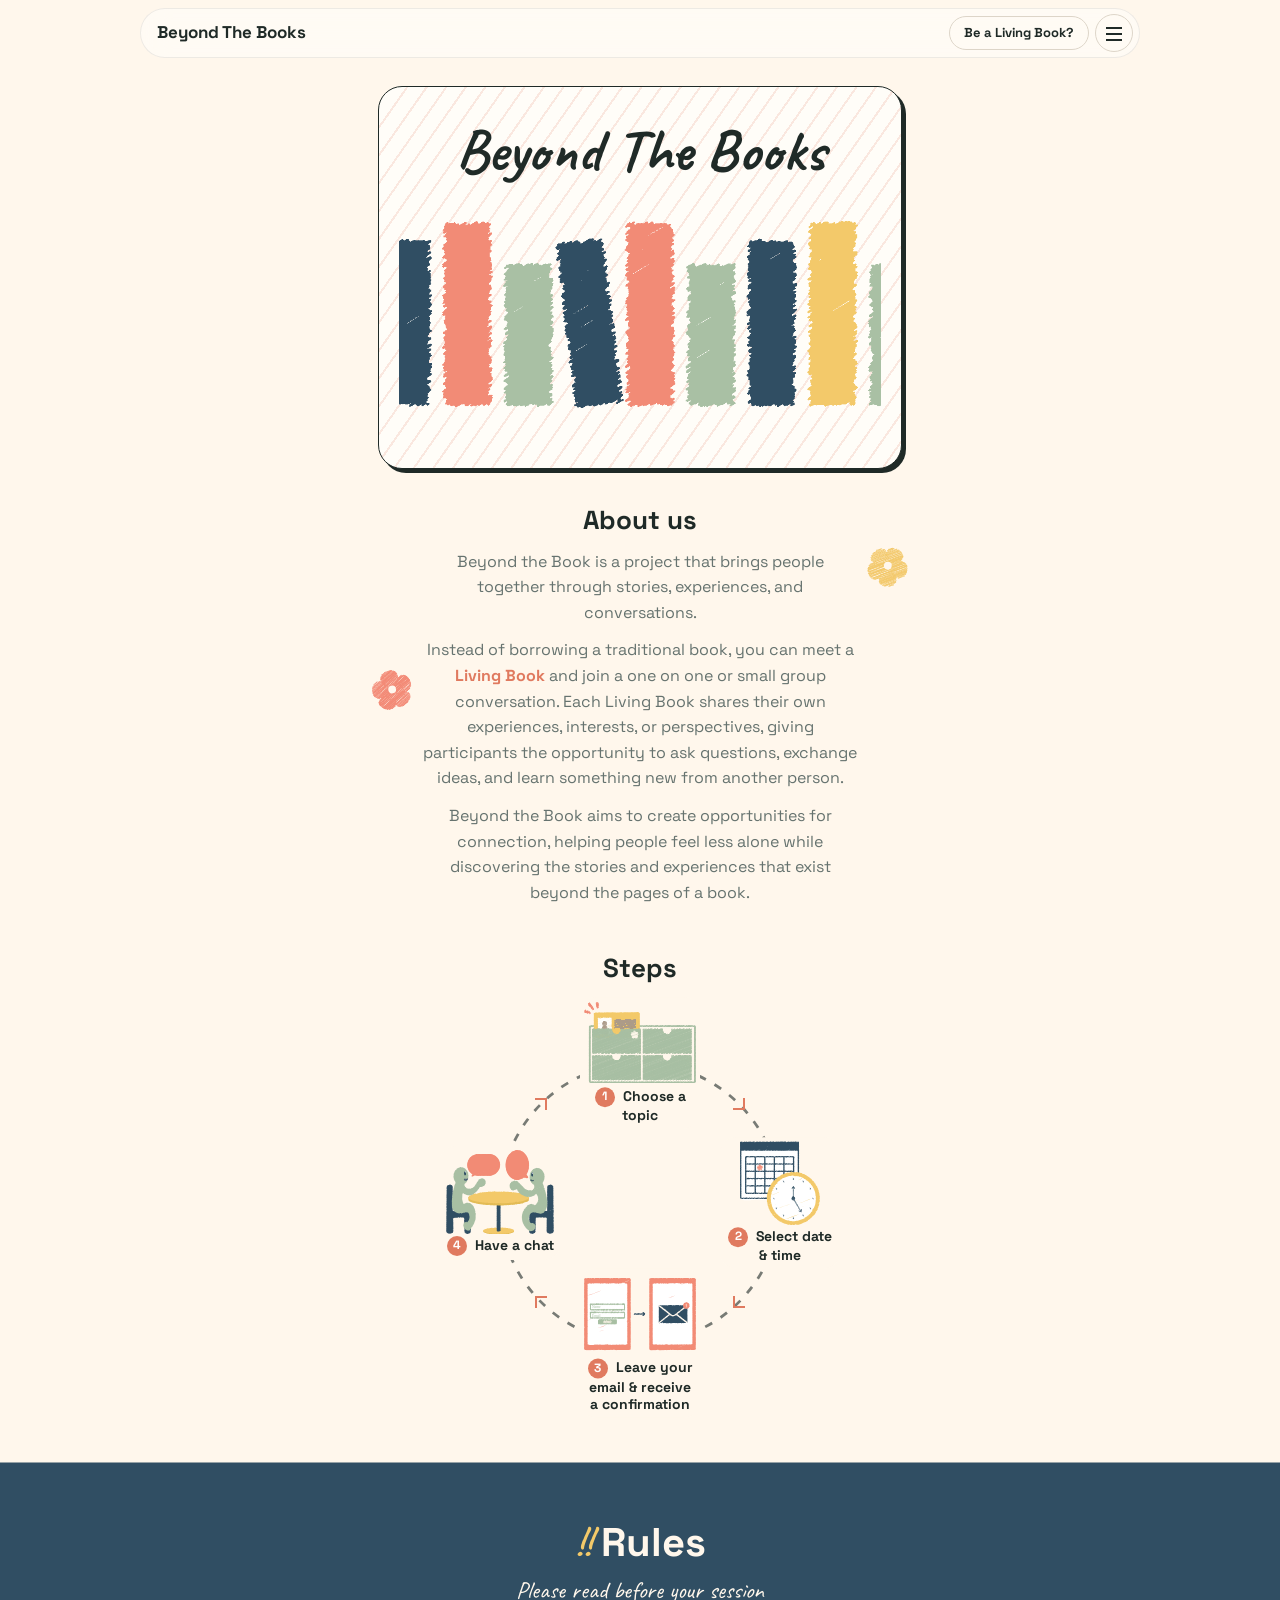
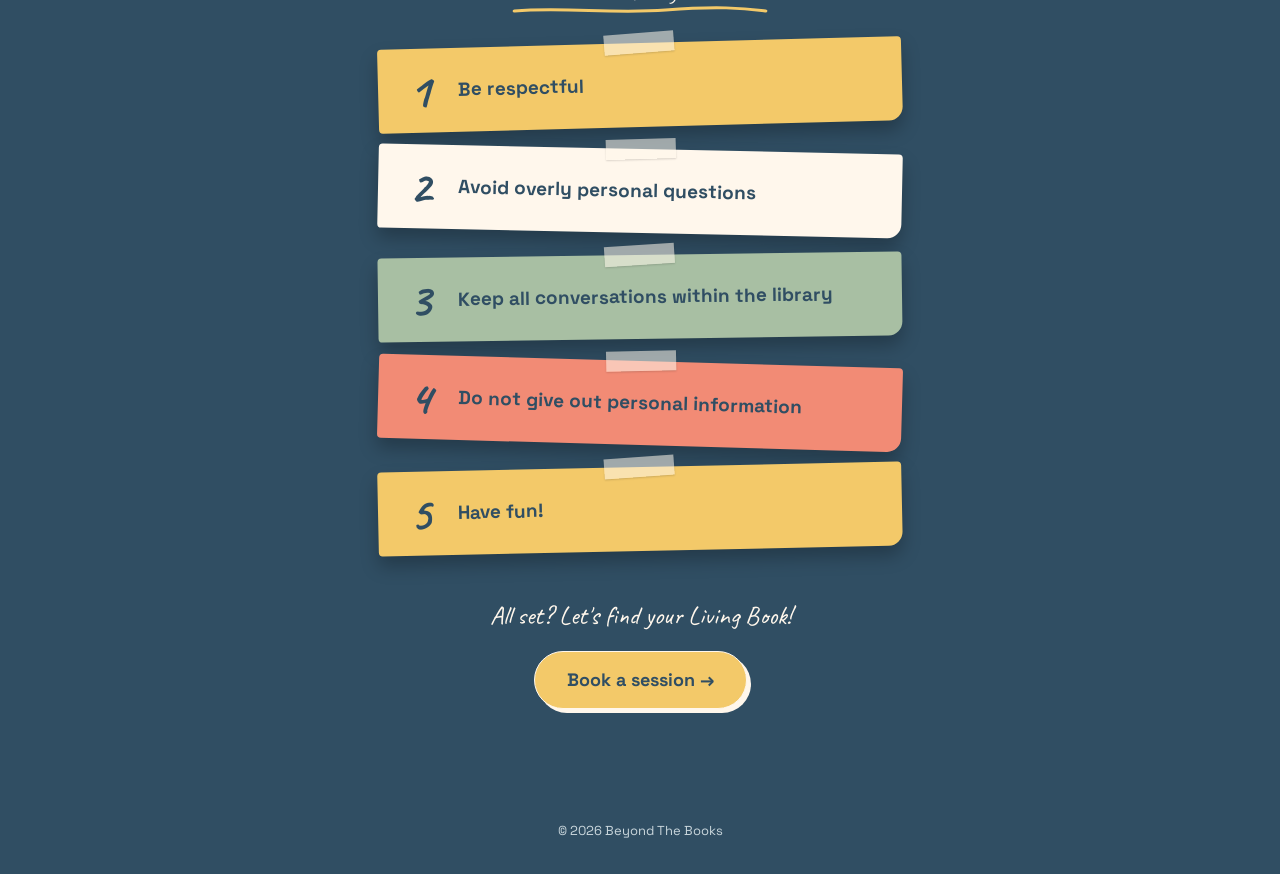
==== commit ec12c239: "Add QR welcome popup on home page; smoother booking folders - Scanning the QR code (?from=qr) opens " ====
--- a/index.html
+++ b/index.html
@@ -32,7 +32,7 @@
       </section>
 
       <!-- About -->
-      <section class="about">
+      <section class="about" id="about">
         <img class="deco deco-envelope" src="assets/flower-5.svg" alt="" />
         <img class="deco deco-gift" src="assets/flower-6.svg" alt="" />
         <h2>About us</h2>
@@ -102,6 +102,26 @@
       </section>
     </main>
 
+    <!-- Lời chào khi vào trang từ mã QR trên card (link có ?from=qr) -->
+    <dialog class="welcome" id="welcome" aria-labelledby="welcome-title" autofocus>
+      <button class="welcome-close" type="button" aria-label="Close" data-close></button>
+      <img class="welcome-mascot" src="assets/mascot-think.svg" width="639" height="934" alt="" />
+      <h2 id="welcome-title">Welcome to Beyond The Books!</h2>
+      <p class="welcome-sub">Is this your first time with us?</p>
+      <div class="welcome-choices">
+        <div class="welcome-choice">
+          <h3>I'm new here</h3>
+          <p>Start with our introduction, steps and rules on this page.</p>
+          <a class="btn welcome-btn-new" href="#about" data-close>Show me around</a>
+        </div>
+        <div class="welcome-choice">
+          <h3>I've joined before</h3>
+          <p>Jump straight in and pick your next Living Book.</p>
+          <a class="btn welcome-btn-go" href="booking.html">Go to booking →</a>
+        </div>
+      </div>
+    </dialog>
+
     <footer class="site-footer">© 2026 Beyond The Books</footer>
   </body>
 </html>
--- a/style.css
+++ b/style.css
@@ -678,12 +678,16 @@
 .topic-list {
   display: flex;
   flex-direction: column;
-  gap: 58px; /* chừa chỗ cho hoa, ong, bướm giữa các bìa */
+  gap: 80px; /* chừa chỗ cho hoa, ong và mép card trồi lên giữa các bìa */
+  margin-top: 84px; /* chừa chỗ để card của folder đầu tiên trồi lên mà không che ô tìm kiếm */
   padding-bottom: 40px;
 }
 
 .topic {
-  --cover-h: 140px;
+  /* mọi chuyển động khi mở folder dùng chung tốc độ + đường cong để chạy khớp, mượt */
+  --open-time: 0.5s;
+  --open-ease: cubic-bezier(0.22, 1, 0.36, 1);
+  --cover-h: 130px;
   --back-gap: 14px; /* phần bìa sau lộ ra phía trên bìa trước */
   scroll-margin-top: 80px;
   isolation: isolate;
@@ -696,7 +700,7 @@
   position: absolute;
   z-index: -1;
   background: color-mix(in srgb, var(--topic-color) 86%, #1f2a27);
-  transition: height 0.4s ease, bottom 0.4s ease;
+  transition: height var(--open-time) var(--open-ease), bottom var(--open-time) var(--open-ease);
 }
 
 .topic::before {
@@ -738,7 +742,7 @@
   color: var(--topic-ink);
   box-shadow: var(--pop);
   cursor: pointer;
-  transition: margin-top 0.4s ease, min-height 0.4s ease, transform 0.2s ease;
+  transition: margin-top var(--open-time) var(--open-ease), min-height var(--open-time) var(--open-ease), transform 0.2s ease;
 }
 
 .cover:hover {
@@ -767,10 +771,31 @@
   display: block;
 }
 
-/* các ngăn card bên trong bìa: đóng/mở bằng grid rows */
+/* mũi tên nhảy nhẹ chỉ lên phía card */
+.cover-hint::before {
+  content: "↑";
+  display: inline-block;
+  margin-right: 6px;
+  font-weight: 700;
+  animation: hint-up 1.3s ease-in-out infinite;
+}
+
+@keyframes hint-up {
+  0%, 100% { translate: 0 0; }
+  50% { translate: 0 -4px; }
+}
+
+@media (prefers-reduced-motion: reduce) {
+  .topic.open .book-card,
+  .cover-hint::before {
+    animation: none;
+  }
+}
+
+/* Các card nằm sẵn trong folder (sau bìa trước). Mở folder thì card chỉ trượt lên bằng transform,
+   bố cục trang không đổi nên folder và chữ topic đứng yên, không bị giật. */
 .topic {
-  /* card cao theo đúng tỉ lệ ảnh profile card (1064 × 650): rộng = khung trang − lề */
-  --card-h: calc((min(100vw, 560px) - 60px) / 1.637);
+  --card-h: 160px;
   --edge: 30px; /* phần mép card lộ ra trên miệng bìa — đủ dày để chạm trên điện thoại */
   --lift: calc(var(--card-h) - var(--edge) - 16px); /* card trồi lên bao nhiêu */
   position: relative;
@@ -781,35 +806,26 @@
 }
 
 .deck-wrap {
-  display: grid;
-  grid-template-rows: 0fr;
-  transition: grid-template-rows 0.4s ease;
+  position: absolute;
+  left: 0;
+  right: 0;
+  bottom: 0; /* đáy chồng card trùng đáy folder */
+  z-index: 1; /* nằm sau bìa trước (z-index 5) */
+  /* phần card nằm dưới đáy folder bị cắt đi; phía trên để thoải mái cho card trồi lên */
+  clip-path: inset(-100vh -40px 0 -40px);
+  visibility: hidden;
+  transition: visibility 0s var(--open-time);
 }
 
 .topic.open .deck-wrap {
-  grid-template-rows: 1fr;
-}
-
-.deck-inner {
-  overflow: hidden;
-}
-
-.topic.open .deck-inner {
-  overflow: visible;
-  /* lúc card đang trượt lên, phần nằm dưới đáy folder bị cắt đi (không lòi chữ Book ra dưới bìa);
-     phía trên để thoải mái cho card trồi lên */
-  clip-path: inset(-100vh -40px 0 -40px);
+  visibility: visible;
+  transition-delay: 0s;
 }
 
 .deck {
   display: flex;
   flex-direction: column;
-  padding: 10px 12px 0;
-}
-
-/* bìa che gần hết card, chỉ chừa mép trên của từng ngăn */
-.topic.open .cover {
-  margin-top: calc(var(--edge) - var(--card-h)); /* bìa đủ cao (--cover-h) để đựng trọn card */
+  padding: 0 12px;
 }
 
 .book-card {
@@ -817,23 +833,38 @@
   height: var(--card-h);
   display: flex;
   gap: 14px;
-  padding: 40px 16px 16px;
+  padding: 18px 16px 16px;
   text-decoration: none;
   background: #fff;
   border: 1.5px solid var(--text);
   border-radius: 10px 10px 0 0;
   box-shadow: 0 -3px 8px rgba(31, 42, 39, 0.08);
-  transform: translateY(60px);
-  transition: transform 0.4s ease;
+  transform: translateY(calc(var(--edge) * 3 + 20px));
+  transition: transform var(--open-time) var(--open-ease);
+  will-change: transform;
 }
 
 .book-card + .book-card {
   margin-top: calc(var(--edge) - var(--card-h));
 }
 
+/* đóng: card nằm thụt hẳn xuống sau bìa · mở: trồi lên, mỗi card lộ một mép phía trên bìa */
 .topic.open .book-card {
   transform: none;
-  transition-delay: calc(var(--i) * 0.06s + 0.15s);
+  transition-delay: calc(var(--i) * 0.04s + 0.05s);
+}
+
+/* Gợi ý bước tiếp theo: mở folder xong, các card lần lượt nhún lên như "chạm vào tôi";
+   dùng thuộc tính translate (riêng với transform đang lo việc trượt lên) nên hai chuyển động không đè nhau.
+   Chạm vào card rồi thì thôi nhún. */
+.topic.open:not(.has-lifted) .book-card {
+  animation: card-nudge 2.6s ease-in-out calc(0.7s + var(--i) * 0.18s) infinite;
+}
+
+@keyframes card-nudge {
+  0%, 30%, 100% { translate: 0 0; }
+  10% { translate: 0 -14px; }
+  20% { translate: 0 -4px; }
 }
 
 /* chạm vào ngăn nào thì card đó trồi lên khỏi bìa */
@@ -848,24 +879,14 @@
   transition-delay: 0s;
 }
 
-/* chừa chỗ phía trên để card trồi lên không đè lên topic khác */
-.deck {
-  transition: padding-top 0.4s ease;
-}
-
-.topic.has-lifted .deck {
-  padding-top: calc(var(--lift) + 10px);
-}
-
 .book-card {
   cursor: pointer;
   -webkit-tap-highlight-color: transparent;
 }
 
 .book-card .avatar {
-  width: 80px;
-  height: 96px;
-  aspect-ratio: auto;
+  width: 72px;
+  height: 72px;
   flex-shrink: 0;
 }
 
@@ -898,46 +919,18 @@
   color: var(--muted);
 }
 
+/* giới thiệu dài: card chỉ hiện 2 dòng, đọc đầy đủ ở trang chọn giờ */
+.book-card .person-bio {
+  display: -webkit-box;
+  -webkit-line-clamp: 2;
+  -webkit-box-orient: vertical;
+  overflow: hidden;
+}
+
 .person-go {
   margin-top: 4px;
   font-weight: 700;
   font-size: 13px;
-}
-
-/* card dùng ảnh profile do nhóm thiết kế */
-.book-card.has-image {
-  padding: 0;
-  overflow: hidden;
-  background: #fff7ec;
-  border-radius: 12px 12px 0 0;
-}
-
-.card-img {
-  display: block;
-  width: 100%;
-  height: 100%;
-  object-fit: cover;
-  object-position: top;
-}
-
-/* nút nhỏ hiện ra khi card trồi lên: chạm lần nữa để đặt lịch */
-.card-book {
-  position: absolute;
-  left: 10px;
-  bottom: 10px;
-  padding: 5px 12px;
-  border: 1.5px solid var(--text);
-  border-radius: 999px;
-  background: #f3c969;
-  font-size: 13px;
-  font-weight: 700;
-  color: var(--text);
-  opacity: 0;
-  transition: opacity 0.2s ease;
-}
-
-.book-card.lifted .card-book {
-  opacity: 1;
 }
 
 /* ===== Booking chi tiết ===== */
@@ -952,19 +945,6 @@
   border: 1.5px solid var(--text);
   border-radius: 18px;
   box-shadow: var(--pop);
-}
-
-.info-card.has-image {
-  display: block;
-  padding: 0;
-  overflow: hidden;
-  background: #fff7ec;
-}
-
-.info-card.has-image img {
-  display: block;
-  width: 100%;
-  height: auto;
 }
 
 .info-card h2 {
@@ -1287,38 +1267,6 @@
   to { opacity: 1; transform: none; }
 }
 
-.butterfly {
-  position: absolute;
-  top: -22px;
-  left: 26px;
-  width: 40px;
-  z-index: 2;
-  animation: fly-in 3s ease-in-out forwards;
-}
-
-.wing {
-  fill: #f3e1a6;
-  stroke: var(--text);
-  stroke-width: 1.1;
-  transform-origin: 20px 16px;
-  animation: flap 0.25s ease-in-out infinite alternate;
-}
-
-.wing-r {
-  fill: #f6c9b6;
-}
-
-@keyframes flap {
-  to { transform: scaleX(0.3); }
-}
-
-@keyframes fly-in {
-  0% { transform: translate(-70vw, 40vh) rotate(20deg); }
-  35% { transform: translate(-40vw, -10vh) rotate(-10deg); }
-  70% { transform: translate(-10vw, 10vh) rotate(15deg); }
-  100% { transform: none; }
-}
-
 .summary {
   display: flex;
   flex-wrap: wrap;
@@ -1612,13 +1560,6 @@
   animation-delay: -1s;
 }
 
-.q-butterfly {
-  right: -12px;
-  top: -28px;
-  width: 54px;
-  animation-delay: -2s;
-}
-
 .form-error {
   padding: 10px 14px;
   border: 1.5px solid #f28b75;
@@ -1628,23 +1569,9 @@
   font-weight: 600;
 }
 
-/* ===== Booking: trang trí hoa lá (của nhóm), ong, bướm ===== */
+/* ===== Booking: trang trí hoa lá (của nhóm), ong ===== */
 .booking-title {
   position: relative;
-}
-
-.b-deco {
-  position: absolute;
-  z-index: 6;
-  pointer-events: none;
-}
-
-.b-title-fly {
-  top: -6px;
-  right: 18%;
-  width: 40px;
-  rotate: 16deg;
-  animation: bob 3.2s ease-in-out infinite;
 }
 
 /* bó hoa nằm sau bìa (z-index thấp hơn bìa), chỉ ló ra ở góc dưới */
@@ -1706,7 +1633,6 @@
 }
 
 .flyer.bee { width: 40px; }
-.flyer.fly { width: 34px; animation-delay: -1.2s; }
 .flyer.left { left: 26%; }
 .flyer.right { right: 26%; }
 .flyer.bee.left { scale: -1 1; }
@@ -1910,6 +1836,7 @@
 /* ===== Booking: ô tìm kiếm Living Book ===== */
 .search {
   position: relative;
+  z-index: 20; /* luôn nằm trên card đang trồi lên */
   margin: 8px 0 28px;
 }
 
@@ -2008,3 +1935,116 @@
   text-align: center;
   color: var(--muted);
 }
+
+/* ô gõ thêm khi chọn "Something new" */
+.q-card input.choice-other {
+  margin: 2px 0 0 38px;
+  width: calc(100% - 38px);
+}
+
+/* ===== Lời chào khi quét mã QR (trang chủ) ===== */
+.welcome {
+  width: min(92vw, 420px);
+  max-height: 90vh;
+  margin: auto;
+  padding: 26px 20px 20px;
+  border: 1.5px solid var(--text);
+  border-radius: 22px;
+  background: var(--paper);
+  color: var(--text);
+  box-shadow: var(--pop);
+  text-align: center;
+  overflow: auto;
+}
+
+.welcome[open] {
+  animation: welcome-in 0.4s cubic-bezier(0.34, 1.56, 0.64, 1);
+}
+
+.welcome::backdrop {
+  background: rgba(31, 42, 39, 0.45);
+  backdrop-filter: blur(3px);
+}
+
+@keyframes welcome-in {
+  from { opacity: 0; scale: 0.9; }
+  to { opacity: 1; scale: 1; }
+}
+
+.welcome-close {
+  position: absolute;
+  top: 12px;
+  right: 12px;
+  width: 34px;
+  height: 34px;
+  border: 1.5px solid var(--line);
+  border-radius: 50%;
+  background:
+    linear-gradient(45deg, transparent 46%, var(--text) 46%, var(--text) 54%, transparent 54%) center / 14px 14px no-repeat,
+    linear-gradient(-45deg, transparent 46%, var(--text) 46%, var(--text) 54%, transparent 54%) center / 14px 14px no-repeat,
+    #fff;
+  cursor: pointer;
+}
+
+.welcome-mascot {
+  width: 70px;
+  height: auto;
+  margin: 0 auto 6px;
+}
+
+.welcome h2 {
+  font-family: var(--hand);
+  font-size: 34px;
+  line-height: 1.05;
+}
+
+.welcome-sub {
+  margin: 6px 0 18px;
+  color: var(--muted);
+}
+
+.welcome-choices {
+  display: grid;
+  gap: 12px;
+}
+
+.welcome-choice {
+  display: flex;
+  flex-direction: column;
+  align-items: center;
+  gap: 6px;
+  padding: 16px;
+  border: 1.5px solid var(--text);
+  border-radius: 16px;
+  background: #fff;
+}
+
+.welcome-choice:first-child { background: #fff7ec; }
+.welcome-choice:last-child { background: #eef3ec; }
+
+.welcome-choice h3 {
+  font-size: 18px;
+}
+
+.welcome-choice p {
+  font-size: 14px;
+  color: var(--muted);
+  margin-bottom: 6px;
+}
+
+.welcome-btn-new {
+  background: #fff;
+  color: var(--text);
+}
+
+@media (prefers-reduced-motion: reduce) {
+  .welcome[open] { animation: none; }
+}
+
+.welcome:focus {
+  outline: none;
+}
+
+.about {
+  scroll-margin-top: 80px; /* "Show me around" cuộn tới, không bị thanh menu che */
+}
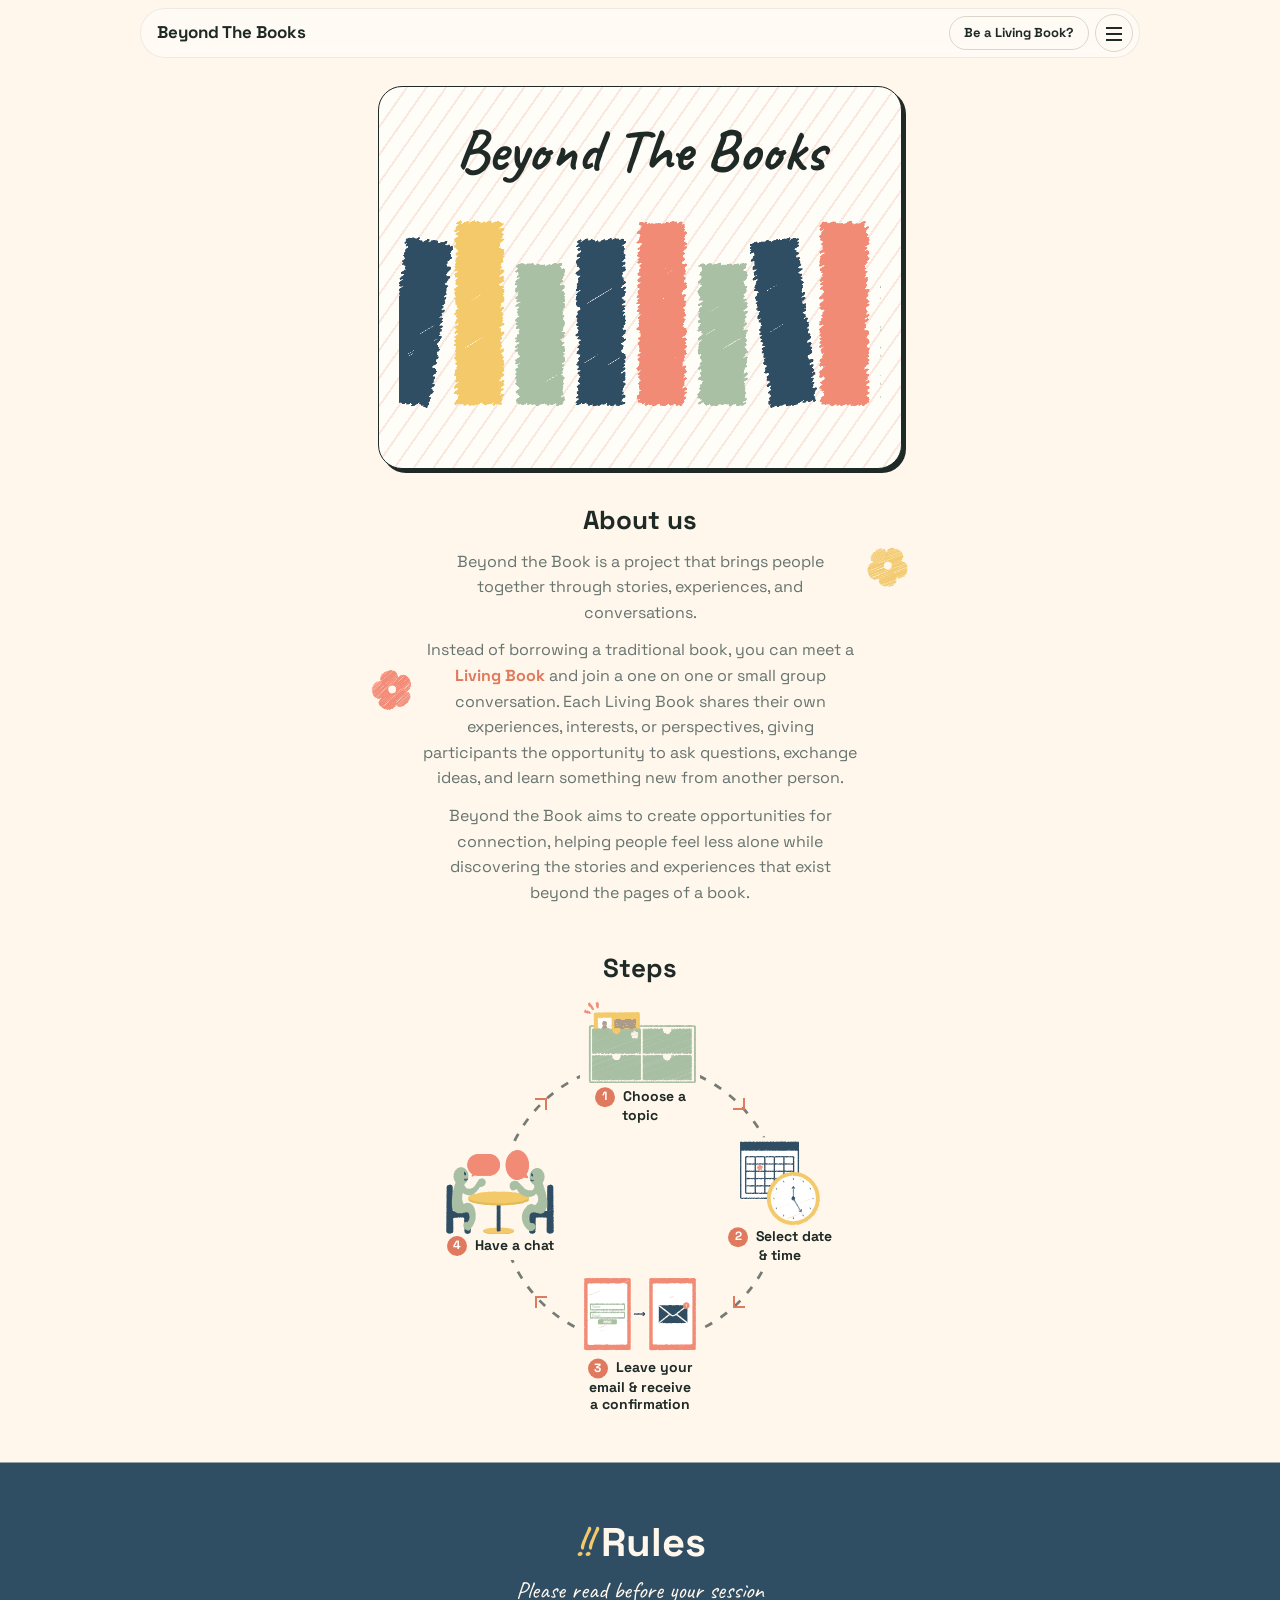
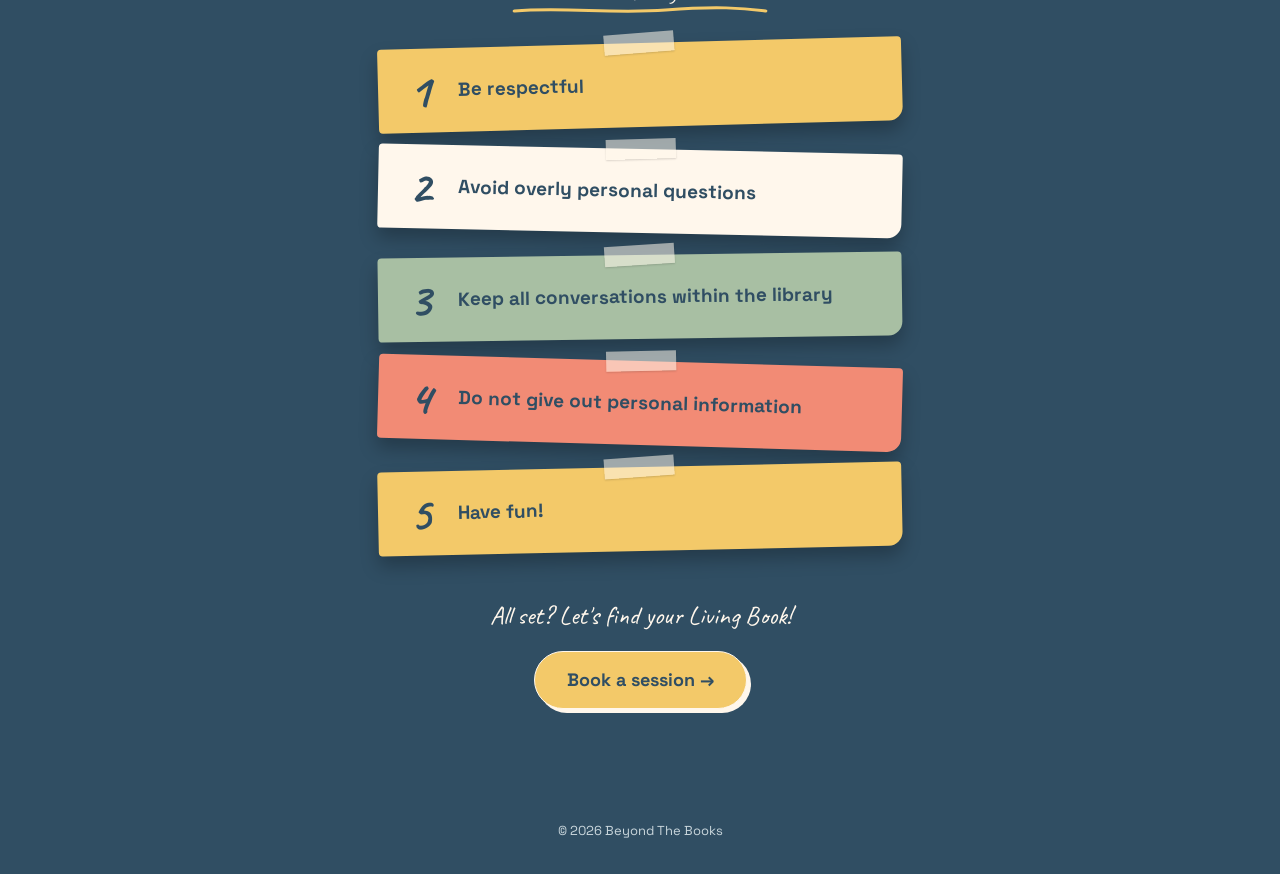
==== commit 524c863f: "up" ====
--- a/index.html
+++ b/index.html
@@ -103,21 +103,18 @@
     </main>
 
     <!-- Lời chào khi vào trang từ mã QR trên card (link có ?from=qr) -->
-    <dialog class="welcome" id="welcome" aria-labelledby="welcome-title" autofocus>
+    <dialog class="welcome" id="welcome" aria-labelledby="welcome-title" tabindex="-1">
       <button class="welcome-close" type="button" aria-label="Close" data-close></button>
       <img class="welcome-mascot" src="assets/mascot-think.svg" width="639" height="934" alt="" />
-      <h2 id="welcome-title">Welcome to Beyond The Books!</h2>
-      <p class="welcome-sub">Is this your first time with us?</p>
+      <h2 id="welcome-title">Welcome!</h2>
       <div class="welcome-choices">
         <div class="welcome-choice">
-          <h3>I'm new here</h3>
-          <p>Start with our introduction, steps and rules on this page.</p>
-          <a class="btn welcome-btn-new" href="#about" data-close>Show me around</a>
+          <p>New participant?<br /><span>Explore the home page to get to know us.</span></p>
+          <button class="btn welcome-btn-new" type="button" data-close>Explore the home page</button>
         </div>
         <div class="welcome-choice">
-          <h3>I've joined before</h3>
-          <p>Jump straight in and pick your next Living Book.</p>
-          <a class="btn welcome-btn-go" href="booking.html">Go to booking →</a>
+          <p>Old participant?</p>
+          <a class="btn welcome-btn-go" href="booking.html">Go to the booking page →</a>
         </div>
       </div>
     </dialog>
--- a/style.css
+++ b/style.css
@@ -1993,14 +1993,10 @@
 }
 
 .welcome h2 {
+  margin-bottom: 16px;
   font-family: var(--hand);
-  font-size: 34px;
+  font-size: 40px;
   line-height: 1.05;
-}
-
-.welcome-sub {
-  margin: 6px 0 18px;
-  color: var(--muted);
 }
 
 .welcome-choices {
@@ -2012,8 +2008,8 @@
   display: flex;
   flex-direction: column;
   align-items: center;
-  gap: 6px;
-  padding: 16px;
+  gap: 8px;
+  padding: 14px;
   border: 1.5px solid var(--text);
   border-radius: 16px;
   background: #fff;
@@ -2022,14 +2018,18 @@
 .welcome-choice:first-child { background: #fff7ec; }
 .welcome-choice:last-child { background: #eef3ec; }
 
-.welcome-choice h3 {
-  font-size: 18px;
-}
-
 .welcome-choice p {
+  font-weight: 700;
+}
+
+.welcome-choice p span {
   font-size: 14px;
+  font-weight: 400;
   color: var(--muted);
-  margin-bottom: 6px;
+}
+
+.welcome-choice .btn {
+  width: 100%;
 }
 
 .welcome-btn-new {
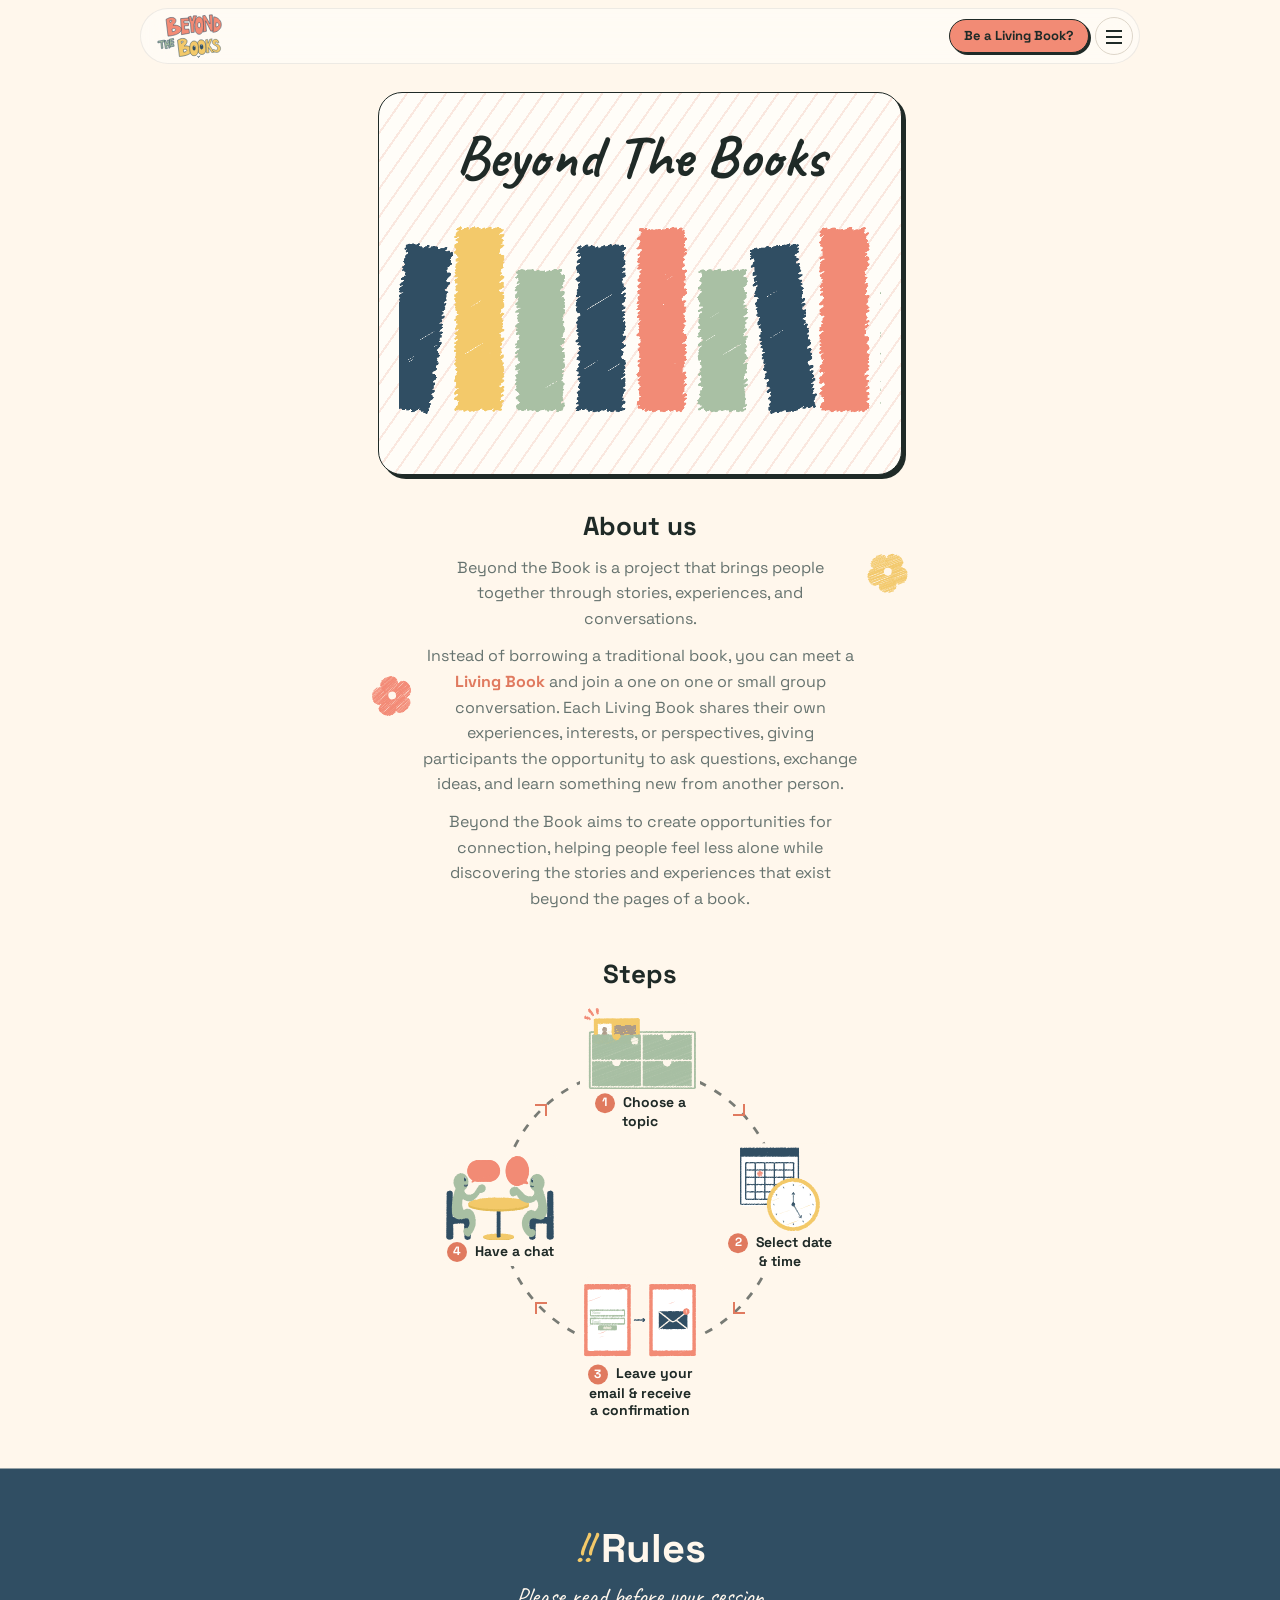
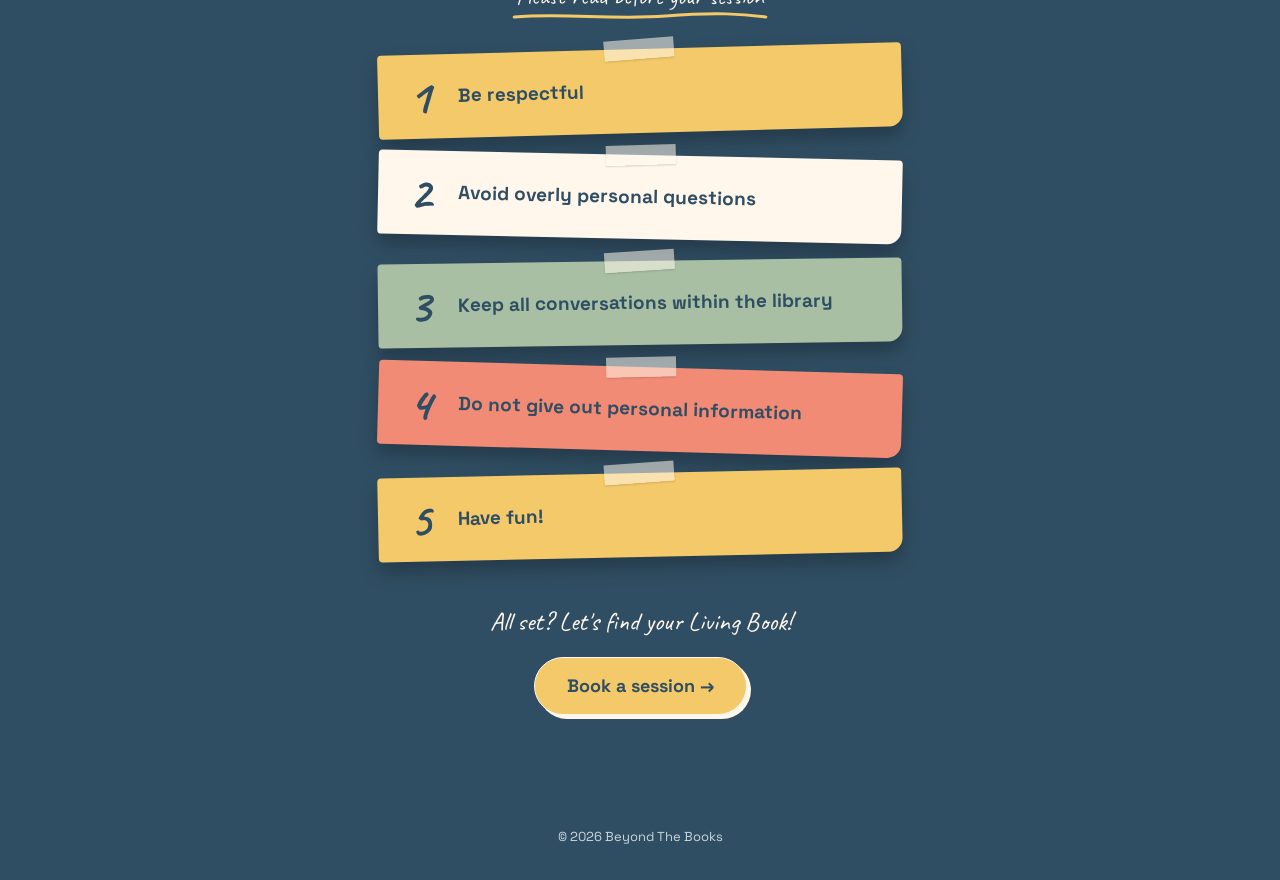
==== commit 34bfb961: "up" ====
--- a/index.html
+++ b/index.html
@@ -5,14 +5,16 @@
     <meta name="viewport" content="width=device-width, initial-scale=1.0" />
     <title>Beyond The Books</title>
     <link href="https://fonts.googleapis.com/css2?family=Caveat:wght@500;700&family=Space+Grotesk:wght@300;400;500;600;700&display=swap" rel="stylesheet">
-    <link rel="icon" href="image.jpg" type="image/jpeg">
+    <link rel="icon" href="assets/favicon.svg" type="image/svg+xml">
+    <link rel="icon" href="assets/apple-touch-icon.png" type="image/png">
+    <link rel="apple-touch-icon" href="assets/apple-touch-icon.png">
     <link rel="stylesheet" href="style.css" />
     <script src="script.js" defer></script>
   </head>
   <body>
     <!-- Header Section -->
     <header class="site-header">
-      <a class="logo" href="index.html">Beyond The Books</a>
+      <a class="logo" href="index.html"><img src="assets/logo.svg" width="606" height="412" alt="Beyond The Books" /></a>
       <div class="header-actions">
         <a class="header-cta" href="living-book.html">Be a Living Book?</a>
         <button class="menu-toggle" aria-label="Open menu" aria-expanded="false" aria-controls="main-nav"></button>
@@ -105,7 +107,7 @@
     <!-- Lời chào khi vào trang từ mã QR trên card (link có ?from=qr) -->
     <dialog class="welcome" id="welcome" aria-labelledby="welcome-title" tabindex="-1">
       <button class="welcome-close" type="button" aria-label="Close" data-close></button>
-      <img class="welcome-mascot" src="assets/mascot-think.svg" width="639" height="934" alt="" />
+      <img class="welcome-mascot" src="assets/mascot-cheer.svg" width="1279" height="1343" alt="" />
       <h2 id="welcome-title">Welcome!</h2>
       <div class="welcome-choices">
         <div class="welcome-choice">
--- a/style.css
+++ b/style.css
@@ -78,7 +78,7 @@
   position: sticky;
   top: 8px;
   margin-top: 8px;
-  z-index: 20;
+  z-index: 50; /* menu xổ xuống luôn nằm trên mọi thứ (ô tìm kiếm, card trồi lên…) */
   width: 92%;
   max-width: 1000px;
   display: flex;
@@ -97,7 +97,6 @@
 
 /* cuộn xuống đè lên nội dung: nền trắng */
 /* nút và menu: ở trên cùng chỉ có viền, cuộn xuống mới tô trắng */
-.site-header.scrolled .header-cta,
 .site-header.scrolled .menu-toggle {
   background-color: #fff;
 }
@@ -109,9 +108,13 @@
 }
 
 .logo {
-  text-decoration: none;
-  font-size: 17px;
-  font-weight: 800;
+  display: block;
+  line-height: 0;
+}
+
+.logo img {
+  width: auto;
+  height: 44px;
 }
 
 .header-actions {
@@ -120,16 +123,41 @@
   gap: 6px;
 }
 
+/* nút Be a Living Book: tô màu cam nổi bật, thỉnh thoảng lắc nhẹ để gây chú ý */
 .header-cta {
   white-space: nowrap;
   text-decoration: none;
   font-size: 13px;
   font-weight: 700;
+  color: var(--text);
   padding: 6px 14px;
-  border: 1.5px solid #ddd5c8;
+  border: 1.5px solid var(--text);
   border-radius: 999px;
-  background: transparent;
-  transition: background-color 0.3s ease;
+  background: #f28b75;
+  box-shadow: 2px 2px 0 var(--text);
+  animation: cta-wiggle 4s ease-in-out 1.5s infinite;
+  transition: translate 0.15s ease, box-shadow 0.15s ease;
+}
+
+.header-cta:hover {
+  translate: -1px -1px;
+  box-shadow: 3px 3px 0 var(--text);
+}
+
+.header-cta:active {
+  translate: 2px 2px;
+  box-shadow: 0 0 0 var(--text);
+}
+
+@keyframes cta-wiggle {
+  0%, 82%, 100% { rotate: 0deg; }
+  86% { rotate: -5deg; }
+  90% { rotate: 4deg; }
+  94% { rotate: -2deg; }
+}
+
+@media (prefers-reduced-motion: reduce) {
+  .header-cta { animation: none; }
 }
 
 /* ===== Nút 3 gạch ===== */
@@ -679,7 +707,7 @@
   display: flex;
   flex-direction: column;
   gap: 80px; /* chừa chỗ cho hoa, ong và mép card trồi lên giữa các bìa */
-  margin-top: 84px; /* chừa chỗ để card của folder đầu tiên trồi lên mà không che ô tìm kiếm */
+  margin-top: 104px; /* chừa chỗ để card của folder đầu tiên trồi lên mà không che, không dính ô tìm kiếm */
   padding-bottom: 40px;
 }
 
@@ -1987,7 +2015,7 @@
 }
 
 .welcome-mascot {
-  width: 70px;
+  width: 104px;
   height: auto;
   margin: 0 auto 6px;
 }
